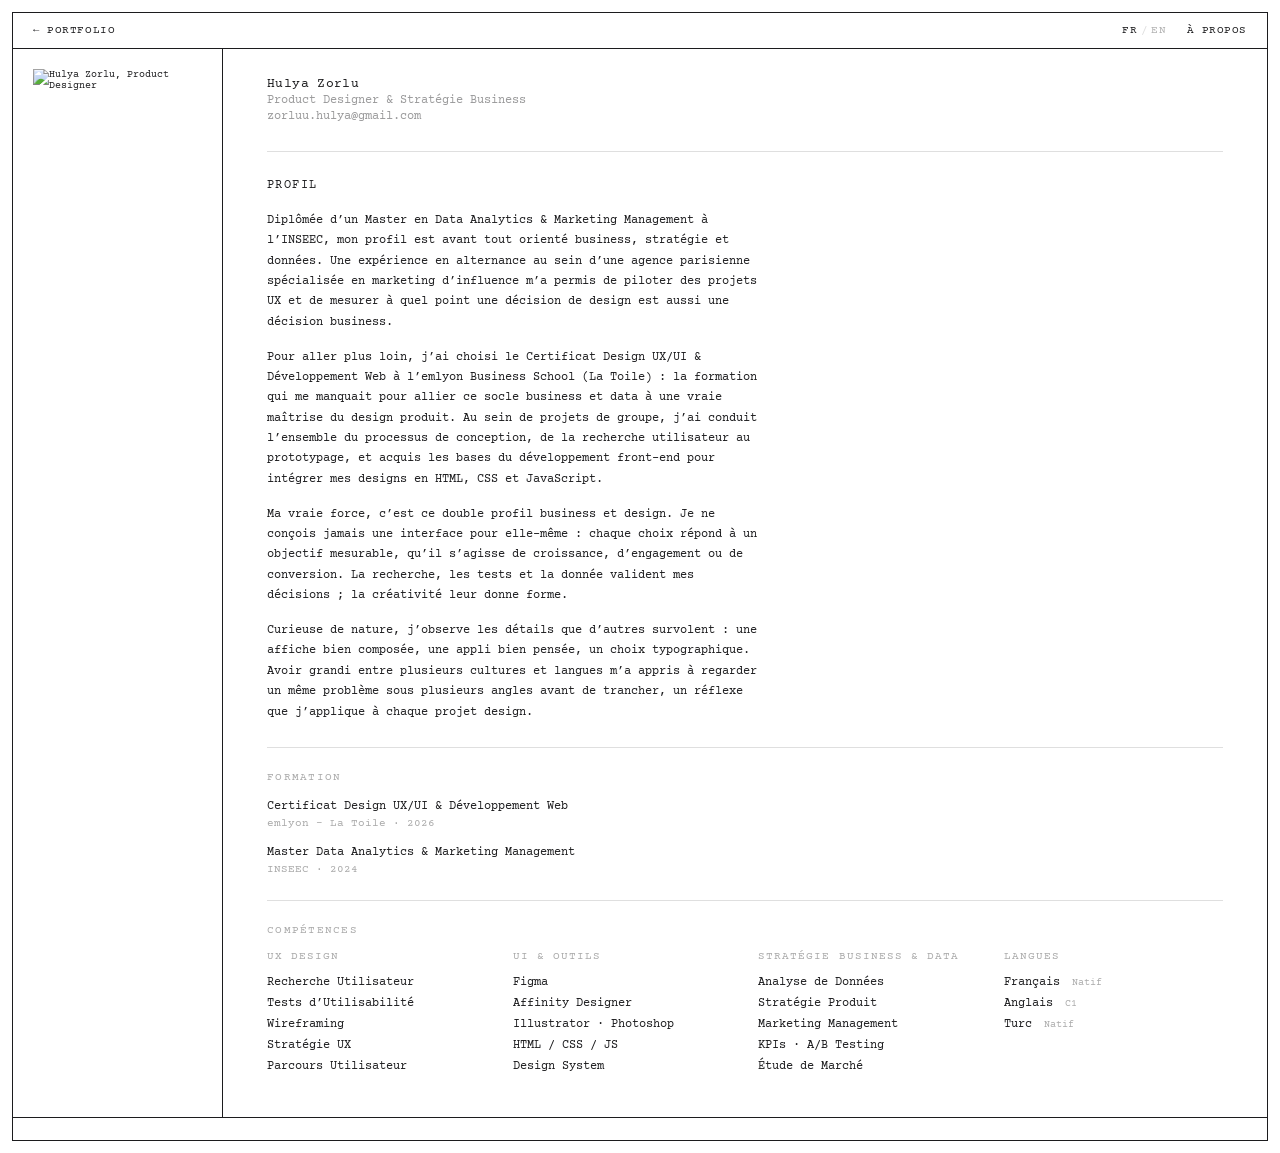
==== about.html @ d55511e3 "Add files via upload" ====
<!DOCTYPE html>
<html lang="fr" class="lang-fr">
<head>
  <meta charset="UTF-8" />
  <script>
    (function(){var l=localStorage.getItem('lang')||'fr';document.documentElement.className='lang-'+l;})();
  </script>
  <meta name="viewport" content="width=device-width, initial-scale=1.0" />
  <title>About - Hulya Zorlu</title>
  <link rel="preconnect" href="https://fonts.googleapis.com" />
  <link rel="preconnect" href="https://fonts.gstatic.com" crossorigin />
  <link href="https://fonts.googleapis.com/css2?family=Courier+Prime:ital@0;1&display=swap" rel="stylesheet" />
  <style>
    @font-face {
      font-family: montrealbook;
      font-display: swap;
      src: url(assets/fonts/NeueMontreal-Regular.woff2) format("woff2"),
           url(assets/fonts/NeueMontreal-Regular.woff) format("woff");
    }

    *, *::before, *::after { box-sizing: border-box; margin: 0; padding: 0; }
    html { font-size: 10px; }
    body {
      font-family: 'Courier Prime', 'Courier New', monospace;
      background: #FFFFFF;
      color: #1C1C1E;
      -webkit-font-smoothing: antialiased;
      min-height: 100vh;
    }

    /* ── CADRE EXTÉRIEUR ── */
    .frame {
      margin: 12px;
      min-height: calc(100vh - 24px);
      border: 1px solid #1C1C1E;
      display: grid;
      grid-template-columns: 210px 1fr;
      grid-template-rows: auto 1fr auto;
    }

    /* ── BARRE DU HAUT ── */
    .top-bar {
      grid-column: 1 / 3;
      grid-row: 1;
      border-bottom: 1px solid #1C1C1E;
      display: flex;
      justify-content: space-between;
      align-items: center;
      padding: 11px 20px;
    }
    .top-bar-label {
      font-size: 1.05rem;
      letter-spacing: 0.05em;
      text-transform: uppercase;
      color: #1C1C1E;
    }
    .top-nav {
      display: flex;
      gap: 3.2rem;
    }
    .top-link {
      font-size: 1.05rem;
      letter-spacing: 0.05em;
      text-transform: uppercase;
      text-decoration: none;
      color: #1C1C1E;
      transition: opacity 0.15s;
    }
    .top-link:hover { opacity: 0.45; }
    .top-link.active { color: #1C1C1E; }

    /* ── COLONNE GAUCHE ── */
    .col-left {
      grid-column: 1;
      grid-row: 2;
      border-right: 1px solid #1C1C1E;
      display: flex;
      flex-direction: column;
      gap: 20px;
      padding: 20px;
    }
    .photo img {
      display: block;
      width: 100%;
      height: auto;
    }
    .left-name {
      font-size: 1.15rem;
      letter-spacing: 0.05em;
      text-transform: uppercase;
      line-height: 1.35;
      color: #1C1C1E;
      flex-shrink: 0;
    }

    /* ── COLONNE DROITE ── */
    .col-right {
      grid-column: 2;
      grid-row: 2;
      padding: 28px 44px 40px;
    }

    .right-header { margin-bottom: 2.8rem; }
    .right-name {
      font-size: 1.25rem;
      letter-spacing: 0.03em;
      margin-bottom: 0.3rem;
    }
    .right-role {
      font-size: 1.2rem;
      color: rgba(28,28,30,0.45);
      margin-bottom: 0.3rem;
    }
    .right-contact {
      font-size: 1.2rem;
      color: rgba(28,28,30,0.45);
    }
    .right-contact a {
      color: inherit;
      text-decoration: none;
    }
    .right-contact a:hover { text-decoration: underline; }

    /* ── SECTIONS ── */
    .section {
      padding-top: 2.4rem;
      margin-top: 2.4rem;
      border-top: 1px solid rgba(28,28,30,0.14);
    }
    .section-title {
      font-size: 1.05rem;
      letter-spacing: 0.12em;
      text-transform: uppercase;
      color: rgba(28,28,30,0.38);
      margin-bottom: 1.4rem;
    }

    /* BIO */
    .bio p {
      font-size: 1.2rem;
      line-height: 1.7;
      color: #1C1C1E;
      max-width: 70ch;
    }
    .bio p + p { margin-top: 1.2em; }

    /* FORMATION */
    .edu-item + .edu-item { margin-top: 1.4rem; }
    .edu-degree {
      font-size: 1.2rem;
      line-height: 1.5;
    }
    .edu-year {
      font-size: 1.05rem;
      color: rgba(28,28,30,0.38);
      margin-top: 0.2rem;
    }

    /* COMPÉTENCES */
    .skills-grid {
      display: grid;
      grid-template-columns: repeat(4, 1fr);
      gap: 0 2.6rem;
    }
    .skill-group-title {
      font-size: 1.05rem;
      letter-spacing: 0.1em;
      text-transform: uppercase;
      color: rgba(28,28,30,0.38);
      margin-bottom: 0.9rem;
    }
    .skill-list {
      list-style: none;
      font-size: 1.2rem;
      line-height: 1.75;
    }
    .skill-lvl {
      font-size: 1rem;
      color: rgba(28,28,30,0.38);
      margin-left: 0.5em;
    }

    /* ── BARRE DU BAS ── */
    .bottom-bar {
      grid-column: 1 / 3;
      grid-row: 3;
      border-top: 1px solid #1C1C1E;
      display: flex;
      justify-content: space-between;
      align-items: center;
      padding: 11px 20px;
    }
    .bottom-label {
      font-size: 1.05rem;
      letter-spacing: 0.05em;
      text-transform: uppercase;
      color: #1C1C1E;
    }
    .bottom-nav {
      display: flex;
      gap: 3.2rem;
    }
    .bottom-link {
      font-size: 1.05rem;
      letter-spacing: 0.05em;
      text-transform: uppercase;
      text-decoration: none;
      color: #1C1C1E;
      transition: opacity 0.15s;
    }
    .bottom-link:hover { opacity: 0.45; }

    /* ── RESPONSIVE ── */
    @media (max-width: 768px) {
      .frame {
        grid-template-columns: 1fr;
        grid-template-rows: auto 1fr auto;
        margin: 8px;
      }
      .col-left {
        grid-column: 1; grid-row: 1;
        border-right: none;
        border-bottom: 1px solid #1C1C1E;
        flex-direction: row;
        align-items: flex-end;
        gap: 2rem;
        padding: 16px;
      }
      .photo { width: 88px; flex-shrink: 0; }
      .col-right { grid-column: 1; grid-row: 2; padding: 24px; }
      .bottom-bar { grid-column: 1; grid-row: 3; flex-wrap: wrap; gap: 1rem; }
      .skills-grid { grid-template-columns: 1fr 1fr; row-gap: 2rem; }
    }

    @media (max-width: 480px) {
      .skills-grid { grid-template-columns: 1fr; row-gap: 2rem; }
      .bottom-nav { gap: 1.6rem; }
    }

    :focus-visible { outline: 2px solid #1C1C1E; outline-offset: 3px; }

    /* ── LANGUAGE TOGGLE ── */
    html.lang-en .t-fr { display: none !important; }
    html.lang-fr .t-en { display: none !important; }
    .lang-toggle {
      display: flex;
      align-items: center;
      gap: 0.3rem;
    }
    .lang-btn {
      font-family: 'Courier Prime', 'Courier New', monospace;
      font-size: 1.05rem;
      letter-spacing: 0.1em;
      color: rgba(28,28,30,0.35);
      background: none;
      border: none;
      cursor: pointer;
      padding: 0;
      transition: color 0.2s;
      text-transform: uppercase;
    }
    .lang-btn:hover { color: #1C1C1E; }
    .lang-btn.active { color: #1C1C1E; }
    .lang-sep {
      font-family: 'Courier Prime', 'Courier New', monospace;
      font-size: 1.05rem;
      color: rgba(28,28,30,0.15);
    }
  </style>
</head>
<body>

  <div class="frame" role="main">

    <!-- BARRE DU HAUT -->
    <div class="top-bar">
      <a href="index.html" class="top-link"><span class="t-fr">← Portfolio</span><span class="t-en">← Portfolio</span></a>
      <nav class="top-nav" aria-label="Navigation principale" style="display:flex;align-items:center;gap:2rem;">
        <div class="lang-toggle">
          <button class="lang-btn" data-lang="fr">FR</button>
          <span class="lang-sep">/</span>
          <button class="lang-btn" data-lang="en">EN</button>
        </div>
        <a href="about.html" class="top-link active"><span class="t-fr">À Propos</span><span class="t-en">About</span></a>
      </nav>
    </div>

    <!-- GAUCHE : photo -->
    <div class="col-left">
      <div class="photo">
        <img src="assets/hulyaa.jpg" alt="Hulya Zorlu, Product Designer" />
      </div>
    </div>

    <!-- DROITE : tout le contenu -->
    <div class="col-right">

      <div class="right-header">
        <p class="right-name">Hulya Zorlu</p>
        <p class="right-role"><span class="t-fr">Product Designer &amp; Strat&eacute;gie Business</span><span class="t-en">Product Designer &amp; Business Strategy</span></p>
        <p class="right-contact"><a href="mailto:zorluu.hulya@gmail.com">zorluu.hulya@gmail.com</a></p>
      </div>

      <div class="section bio">
        <p class="section-title"><span class="t-fr">Profil</span><span class="t-en">Profile</span></p>
        <p>
          <span class="t-fr">Dipl&ocirc;m&eacute;e d&rsquo;un Master en Data Analytics &amp;&nbsp;Marketing Management &agrave; l&rsquo;INSEEC, mon profil est avant tout orient&eacute; business, strat&eacute;gie et donn&eacute;es. Une exp&eacute;rience en alternance au sein d&rsquo;une agence parisienne sp&eacute;cialis&eacute;e en marketing d&rsquo;influence m&rsquo;a permis de piloter des projets UX et de mesurer &agrave; quel point une d&eacute;cision de design est aussi une d&eacute;cision business.</span>
          <span class="t-en">I hold a Master's in Data Analytics &amp; Marketing Management from INSEEC, and my background is primarily rooted in business, strategy, and data. A work-study experience at a Paris-based influence marketing agency gave me the chance to lead UX projects and see firsthand how every design decision is also a business decision.</span>
        </p>
        <p>
          <span class="t-fr">Pour aller plus loin, j&rsquo;ai choisi le Certificat Design UX/UI &amp; D&eacute;veloppement Web &agrave; l&rsquo;emlyon Business School (La Toile)&nbsp;: la formation qui me manquait pour allier ce socle business et data &agrave; une vraie ma&icirc;trise du design produit. Au sein de projets de groupe, j&rsquo;ai conduit l&rsquo;ensemble du processus de conception, de la recherche utilisateur au prototypage, et acquis les bases du d&eacute;veloppement front-end pour int&eacute;grer mes designs en HTML, CSS et JavaScript.</span>
          <span class="t-en">To go further, I chose the UX/UI Design &amp; Web Development Certificate at emlyon Business School (La Toile): the missing piece to pair that business and data foundation with real product design skills. Working on group projects, I led the full design process, from user research through to prototyping, and built front-end skills to implement my designs in HTML, CSS, and JavaScript.</span>
        </p>
        <p>
          <span class="t-fr">Ma vraie force, c&rsquo;est ce double profil business et design. Je ne con&ccedil;ois jamais une interface pour elle-m&ecirc;me&nbsp;: chaque choix r&eacute;pond &agrave; un objectif mesurable, qu&rsquo;il s&rsquo;agisse de croissance, d&rsquo;engagement ou de conversion. La recherche, les tests et la donn&eacute;e valident mes d&eacute;cisions&nbsp;; la cr&eacute;ativit&eacute; leur donne forme.</span>
          <span class="t-en">My real strength is that dual profile: business and design. I never design an interface for its own sake: every choice serves a measurable goal, whether growth, engagement, or conversion. Research, testing, and data validate my decisions; creativity gives them shape.</span>
        </p>
        <p>
          <span class="t-fr">Curieuse de nature, j&rsquo;observe les d&eacute;tails que d&rsquo;autres survolent&nbsp;: une affiche bien compos&eacute;e, une appli bien pens&eacute;e, un choix typographique. Avoir grandi entre plusieurs cultures et langues m&rsquo;a appris &agrave; regarder un m&ecirc;me probl&egrave;me sous plusieurs angles avant de trancher, un r&eacute;flexe que j&rsquo;applique &agrave; chaque projet design.</span>
          <span class="t-en">Curious by nature, I notice the details others skim past: a well-composed poster, a thoughtful app, a typographic choice. Growing up across multiple cultures and languages taught me to look at the same problem from several angles before deciding, a habit I bring to every design project.</span>
        </p>
      </div>

      <div class="section">
        <p class="section-title"><span class="t-fr">Formation</span><span class="t-en">Education</span></p>
        <div class="edu-item">
          <p class="edu-degree">Certificat Design UX/UI &amp; D&eacute;veloppement Web</p>
          <p class="edu-year">emlyon - La Toile &middot; 2026</p>
        </div>
        <div class="edu-item">
          <p class="edu-degree">Master Data Analytics &amp;&nbsp;Marketing Management</p>
          <p class="edu-year">INSEEC &middot; 2024</p>
        </div>
      </div>

      <div class="section">
        <p class="section-title"><span class="t-fr">Comp&eacute;tences</span><span class="t-en">Skills</span></p>
        <div class="skills-grid">
          <div>
            <p class="skill-group-title">UX Design</p>
            <ul class="skill-list">
              <li><span class="t-fr">Recherche Utilisateur</span><span class="t-en">User Research</span></li>
              <li><span class="t-fr">Tests d&rsquo;Utilisabilit&eacute;</span><span class="t-en">Usability Testing</span></li>
              <li>Wireframing</li>
              <li><span class="t-fr">Strat&eacute;gie UX</span><span class="t-en">UX Strategy</span></li>
              <li><span class="t-fr">Parcours Utilisateur</span><span class="t-en">User Journey Mapping</span></li>
            </ul>
          </div>
          <div>
            <p class="skill-group-title"><span class="t-fr">UI &amp; Outils</span><span class="t-en">UI &amp; Tools</span></p>
            <ul class="skill-list">
              <li>Figma</li>
              <li>Affinity Designer</li>
              <li>Illustrator &middot; Photoshop</li>
              <li>HTML / CSS / JS</li>
              <li>Design System</li>
            </ul>
          </div>
          <div>
            <p class="skill-group-title"><span class="t-fr">Strat&eacute;gie Business &amp; Data</span><span class="t-en">Business Strategy &amp; Data</span></p>
            <ul class="skill-list">
              <li><span class="t-fr">Analyse de Donn&eacute;es</span><span class="t-en">Data Analysis</span></li>
              <li><span class="t-fr">Strat&eacute;gie Produit</span><span class="t-en">Product Strategy</span></li>
              <li><span class="t-fr">Marketing Management</span><span class="t-en">Marketing Management</span></li>
              <li>KPIs &middot; A/B Testing</li>
              <li><span class="t-fr">&Eacute;tude de March&eacute;</span><span class="t-en">Market Research</span></li>
            </ul>
          </div>
          <div>
            <p class="skill-group-title"><span class="t-fr">Langues</span><span class="t-en">Languages</span></p>
            <ul class="skill-list">
              <li><span class="t-fr">Français</span><span class="t-en">French</span> <span class="skill-lvl"><span class="t-fr">Natif</span><span class="t-en">Native</span></span></li>
              <li><span class="t-fr">Anglais</span><span class="t-en">English</span> <span class="skill-lvl">C1</span></li>
              <li><span class="t-fr">Turc</span><span class="t-en">Turkish</span> <span class="skill-lvl"><span class="t-fr">Natif</span><span class="t-en">Native</span></span></li>
            </ul>
          </div>
        </div>
      </div>

    </div>

    <!-- BARRE DU BAS -->
    <div class="bottom-bar"></div>

  </div>

  <script src="main.js"></script>
</body>
</html>
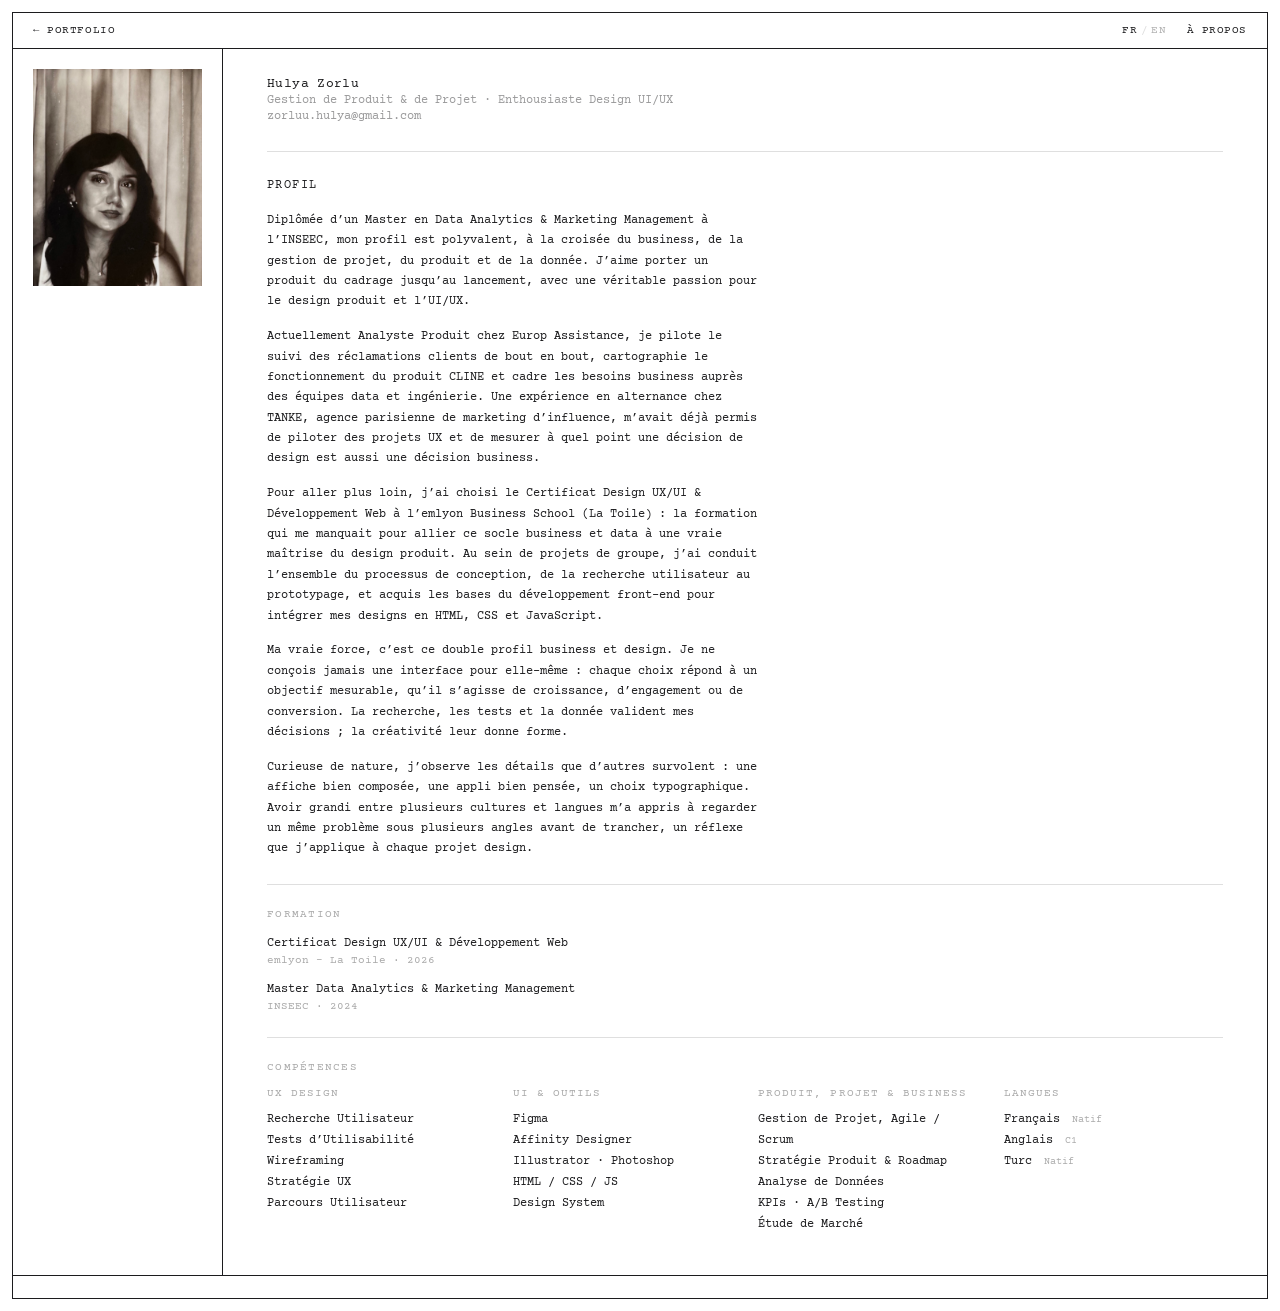
==== commit c3b566fa: "Add files via upload" ====
--- a/about.html
+++ b/about.html
@@ -6,7 +6,7 @@
     (function(){var l=localStorage.getItem('lang')||'fr';document.documentElement.className='lang-'+l;})();
   </script>
   <meta name="viewport" content="width=device-width, initial-scale=1.0" />
-  <title>About - Hulya Zorlu</title>
+  <title>About - Hulya Zorlu, Product &amp; Project Management · UI/UX Design Enthusiast</title>
   <link rel="preconnect" href="https://fonts.googleapis.com" />
   <link rel="preconnect" href="https://fonts.gstatic.com" crossorigin />
   <link href="https://fonts.googleapis.com/css2?family=Courier+Prime:ital@0;1&display=swap" rel="stylesheet" />
@@ -288,7 +288,7 @@
     <!-- GAUCHE : photo -->
     <div class="col-left">
       <div class="photo">
-        <img src="assets/hulyaa.jpg" alt="Hulya Zorlu, Product Designer" />
+        <img src="assets/hulyaa.jpg" alt="Hulya Zorlu, Product &amp; Project Management, UI/UX Design Enthusiast" />
       </div>
     </div>
 
@@ -297,15 +297,19 @@
 
       <div class="right-header">
         <p class="right-name">Hulya Zorlu</p>
-        <p class="right-role"><span class="t-fr">Product Designer &amp; Strat&eacute;gie Business</span><span class="t-en">Product Designer &amp; Business Strategy</span></p>
+        <p class="right-role"><span class="t-fr">Gestion de Produit &amp; de Projet &middot; Enthousiaste Design UI/UX</span><span class="t-en">Product &amp; Project Management &middot; UI/UX Design Enthusiast</span></p>
         <p class="right-contact"><a href="mailto:zorluu.hulya@gmail.com">zorluu.hulya@gmail.com</a></p>
       </div>
 
       <div class="section bio">
         <p class="section-title"><span class="t-fr">Profil</span><span class="t-en">Profile</span></p>
         <p>
-          <span class="t-fr">Dipl&ocirc;m&eacute;e d&rsquo;un Master en Data Analytics &amp;&nbsp;Marketing Management &agrave; l&rsquo;INSEEC, mon profil est avant tout orient&eacute; business, strat&eacute;gie et donn&eacute;es. Une exp&eacute;rience en alternance au sein d&rsquo;une agence parisienne sp&eacute;cialis&eacute;e en marketing d&rsquo;influence m&rsquo;a permis de piloter des projets UX et de mesurer &agrave; quel point une d&eacute;cision de design est aussi une d&eacute;cision business.</span>
-          <span class="t-en">I hold a Master's in Data Analytics &amp; Marketing Management from INSEEC, and my background is primarily rooted in business, strategy, and data. A work-study experience at a Paris-based influence marketing agency gave me the chance to lead UX projects and see firsthand how every design decision is also a business decision.</span>
+          <span class="t-fr">Dipl&ocirc;m&eacute;e d&rsquo;un Master en Data Analytics &amp;&nbsp;Marketing Management &agrave; l&rsquo;INSEEC, mon profil est polyvalent, &agrave; la crois&eacute;e du business, de la gestion de projet, du produit et de la donn&eacute;e. J&rsquo;aime porter un produit du cadrage jusqu&rsquo;au lancement, avec une v&eacute;ritable passion pour le design produit et l&rsquo;UI/UX.</span>
+          <span class="t-en">I hold a Master's in Data Analytics &amp; Marketing Management from INSEEC, and my profile is versatile, at the crossroads of business, project management, product and data. I enjoy owning a product from framing to launch, with a genuine enthusiasm for product design and UI/UX.</span>
+        </p>
+        <p>
+          <span class="t-fr">Actuellement Analyste Produit chez Europ Assistance, je pilote le suivi des r&eacute;clamations clients de bout en bout, cartographie le fonctionnement du produit CLINE et cadre les besoins business aupr&egrave;s des &eacute;quipes data et ing&eacute;nierie. Une exp&eacute;rience en alternance chez TANKE, agence parisienne de marketing d&rsquo;influence, m&rsquo;avait d&eacute;j&agrave; permis de piloter des projets UX et de mesurer &agrave; quel point une d&eacute;cision de design est aussi une d&eacute;cision business.</span>
+          <span class="t-en">Currently a Product Analyst at Europ Assistance, I own the end-to-end tracking of customer claims, map how the CLINE product works, and frame business needs for the data and engineering teams. A work-study experience at TANKE, a Paris-based influence marketing agency, had already given me the chance to lead UX projects and see firsthand how every design decision is also a business decision.</span>
         </p>
         <p>
           <span class="t-fr">Pour aller plus loin, j&rsquo;ai choisi le Certificat Design UX/UI &amp; D&eacute;veloppement Web &agrave; l&rsquo;emlyon Business School (La Toile)&nbsp;: la formation qui me manquait pour allier ce socle business et data &agrave; une vraie ma&icirc;trise du design produit. Au sein de projets de groupe, j&rsquo;ai conduit l&rsquo;ensemble du processus de conception, de la recherche utilisateur au prototypage, et acquis les bases du d&eacute;veloppement front-end pour int&eacute;grer mes designs en HTML, CSS et JavaScript.</span>
@@ -357,11 +361,11 @@
             </ul>
           </div>
           <div>
-            <p class="skill-group-title"><span class="t-fr">Strat&eacute;gie Business &amp; Data</span><span class="t-en">Business Strategy &amp; Data</span></p>
+            <p class="skill-group-title"><span class="t-fr">Produit, Projet &amp; Business</span><span class="t-en">Product, Project &amp; Business</span></p>
             <ul class="skill-list">
+              <li><span class="t-fr">Gestion de Projet, Agile / Scrum</span><span class="t-en">Project Management, Agile / Scrum</span></li>
+              <li><span class="t-fr">Strat&eacute;gie Produit &amp; Roadmap</span><span class="t-en">Product Strategy &amp; Roadmap</span></li>
               <li><span class="t-fr">Analyse de Donn&eacute;es</span><span class="t-en">Data Analysis</span></li>
-              <li><span class="t-fr">Strat&eacute;gie Produit</span><span class="t-en">Product Strategy</span></li>
-              <li><span class="t-fr">Marketing Management</span><span class="t-en">Marketing Management</span></li>
               <li>KPIs &middot; A/B Testing</li>
               <li><span class="t-fr">&Eacute;tude de March&eacute;</span><span class="t-en">Market Research</span></li>
             </ul>
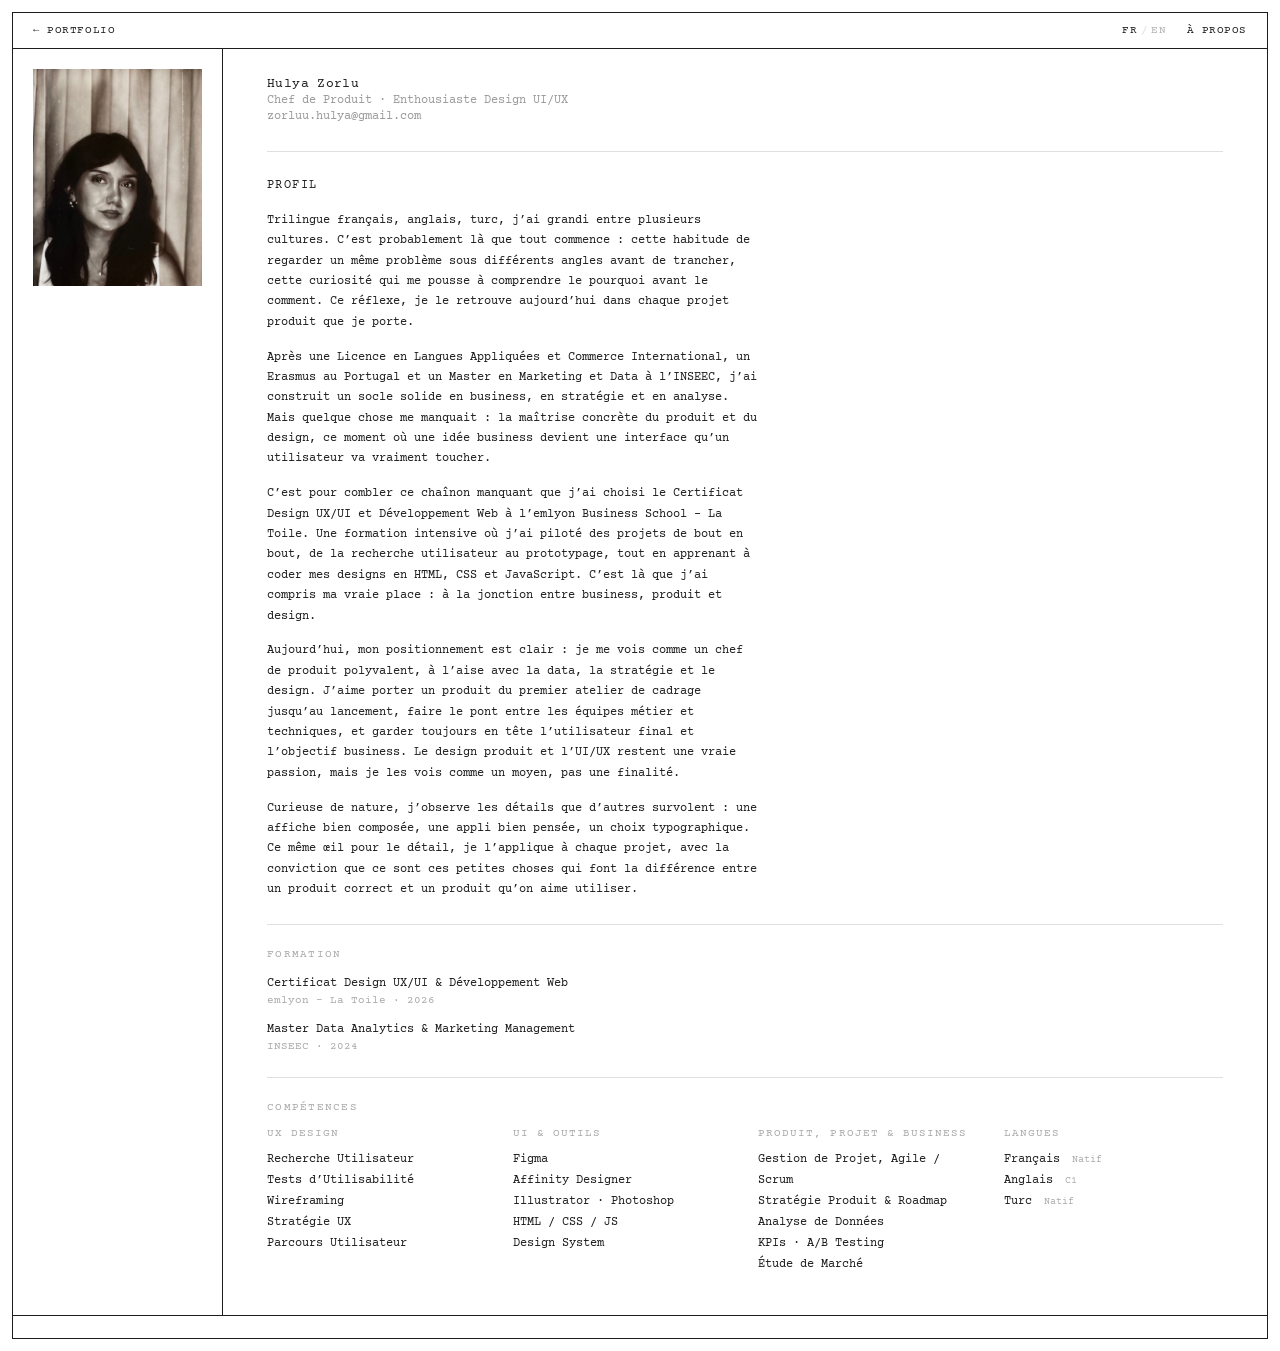
==== commit a2bbf61e: "Update about.html" ====
--- a/about.html
+++ b/about.html
@@ -6,7 +6,7 @@
     (function(){var l=localStorage.getItem('lang')||'fr';document.documentElement.className='lang-'+l;})();
   </script>
   <meta name="viewport" content="width=device-width, initial-scale=1.0" />
-  <title>About - Hulya Zorlu, Product &amp; Project Management · UI/UX Design Enthusiast</title>
+  <title>About - Hulya Zorlu, Product Manager · UI/UX Design Enthusiast</title>
   <link rel="preconnect" href="https://fonts.googleapis.com" />
   <link rel="preconnect" href="https://fonts.gstatic.com" crossorigin />
   <link href="https://fonts.googleapis.com/css2?family=Courier+Prime:ital@0;1&display=swap" rel="stylesheet" />
@@ -288,7 +288,7 @@
     <!-- GAUCHE : photo -->
     <div class="col-left">
       <div class="photo">
-        <img src="assets/hulyaa.jpg" alt="Hulya Zorlu, Product &amp; Project Management, UI/UX Design Enthusiast" />
+        <img src="assets/hulyaa.jpg" alt="Hulya Zorlu, Product Manager, UI/UX Design Enthusiast" />
       </div>
     </div>
 
@@ -297,31 +297,31 @@
 
       <div class="right-header">
         <p class="right-name">Hulya Zorlu</p>
-        <p class="right-role"><span class="t-fr">Gestion de Produit &amp; de Projet &middot; Enthousiaste Design UI/UX</span><span class="t-en">Product &amp; Project Management &middot; UI/UX Design Enthusiast</span></p>
+        <p class="right-role"><span class="t-fr">Chef de Produit &middot; Enthousiaste Design UI/UX</span><span class="t-en">Product Manager &middot; UI/UX Design Enthusiast</span></p>
         <p class="right-contact"><a href="mailto:zorluu.hulya@gmail.com">zorluu.hulya@gmail.com</a></p>
       </div>
 
       <div class="section bio">
         <p class="section-title"><span class="t-fr">Profil</span><span class="t-en">Profile</span></p>
         <p>
-          <span class="t-fr">Dipl&ocirc;m&eacute;e d&rsquo;un Master en Data Analytics &amp;&nbsp;Marketing Management &agrave; l&rsquo;INSEEC, mon profil est polyvalent, &agrave; la crois&eacute;e du business, de la gestion de projet, du produit et de la donn&eacute;e. J&rsquo;aime porter un produit du cadrage jusqu&rsquo;au lancement, avec une v&eacute;ritable passion pour le design produit et l&rsquo;UI/UX.</span>
-          <span class="t-en">I hold a Master's in Data Analytics &amp; Marketing Management from INSEEC, and my profile is versatile, at the crossroads of business, project management, product and data. I enjoy owning a product from framing to launch, with a genuine enthusiasm for product design and UI/UX.</span>
-        </p>
-        <p>
-          <span class="t-fr">Actuellement Analyste Produit chez Europ Assistance, je pilote le suivi des r&eacute;clamations clients de bout en bout, cartographie le fonctionnement du produit CLINE et cadre les besoins business aupr&egrave;s des &eacute;quipes data et ing&eacute;nierie. Une exp&eacute;rience en alternance chez TANKE, agence parisienne de marketing d&rsquo;influence, m&rsquo;avait d&eacute;j&agrave; permis de piloter des projets UX et de mesurer &agrave; quel point une d&eacute;cision de design est aussi une d&eacute;cision business.</span>
-          <span class="t-en">Currently a Product Analyst at Europ Assistance, I own the end-to-end tracking of customer claims, map how the CLINE product works, and frame business needs for the data and engineering teams. A work-study experience at TANKE, a Paris-based influence marketing agency, had already given me the chance to lead UX projects and see firsthand how every design decision is also a business decision.</span>
-        </p>
-        <p>
-          <span class="t-fr">Pour aller plus loin, j&rsquo;ai choisi le Certificat Design UX/UI &amp; D&eacute;veloppement Web &agrave; l&rsquo;emlyon Business School (La Toile)&nbsp;: la formation qui me manquait pour allier ce socle business et data &agrave; une vraie ma&icirc;trise du design produit. Au sein de projets de groupe, j&rsquo;ai conduit l&rsquo;ensemble du processus de conception, de la recherche utilisateur au prototypage, et acquis les bases du d&eacute;veloppement front-end pour int&eacute;grer mes designs en HTML, CSS et JavaScript.</span>
-          <span class="t-en">To go further, I chose the UX/UI Design &amp; Web Development Certificate at emlyon Business School (La Toile): the missing piece to pair that business and data foundation with real product design skills. Working on group projects, I led the full design process, from user research through to prototyping, and built front-end skills to implement my designs in HTML, CSS, and JavaScript.</span>
-        </p>
-        <p>
-          <span class="t-fr">Ma vraie force, c&rsquo;est ce double profil business et design. Je ne con&ccedil;ois jamais une interface pour elle-m&ecirc;me&nbsp;: chaque choix r&eacute;pond &agrave; un objectif mesurable, qu&rsquo;il s&rsquo;agisse de croissance, d&rsquo;engagement ou de conversion. La recherche, les tests et la donn&eacute;e valident mes d&eacute;cisions&nbsp;; la cr&eacute;ativit&eacute; leur donne forme.</span>
-          <span class="t-en">My real strength is that dual profile: business and design. I never design an interface for its own sake: every choice serves a measurable goal, whether growth, engagement, or conversion. Research, testing, and data validate my decisions; creativity gives them shape.</span>
-        </p>
-        <p>
-          <span class="t-fr">Curieuse de nature, j&rsquo;observe les d&eacute;tails que d&rsquo;autres survolent&nbsp;: une affiche bien compos&eacute;e, une appli bien pens&eacute;e, un choix typographique. Avoir grandi entre plusieurs cultures et langues m&rsquo;a appris &agrave; regarder un m&ecirc;me probl&egrave;me sous plusieurs angles avant de trancher, un r&eacute;flexe que j&rsquo;applique &agrave; chaque projet design.</span>
-          <span class="t-en">Curious by nature, I notice the details others skim past: a well-composed poster, a thoughtful app, a typographic choice. Growing up across multiple cultures and languages taught me to look at the same problem from several angles before deciding, a habit I bring to every design project.</span>
+          <span class="t-fr">Trilingue fran&ccedil;ais, anglais, turc, j&rsquo;ai grandi entre plusieurs cultures. C&rsquo;est probablement l&agrave; que tout commence&nbsp;: cette habitude de regarder un m&ecirc;me probl&egrave;me sous diff&eacute;rents angles avant de trancher, cette curiosit&eacute; qui me pousse &agrave; comprendre le pourquoi avant le comment. Ce r&eacute;flexe, je le retrouve aujourd&rsquo;hui dans chaque projet produit que je porte.</span>
+          <span class="t-en">Trilingual in French, English and Turkish, I grew up across multiple cultures. That is probably where it all started: the habit of looking at the same problem from several angles before deciding, the curiosity that pushes me to understand the why before the how. That reflex is one I bring to every product project I work on today.</span>
+        </p>
+        <p>
+          <span class="t-fr">Apr&egrave;s une Licence en Langues Appliqu&eacute;es et Commerce International, un Erasmus au Portugal et un Master en Marketing et Data &agrave; l&rsquo;INSEEC, j&rsquo;ai construit un socle solide en business, en strat&eacute;gie et en analyse. Mais quelque chose me manquait&nbsp;: la ma&icirc;trise concr&egrave;te du produit et du design, ce moment o&ugrave; une id&eacute;e business devient une interface qu&rsquo;un utilisateur va vraiment toucher.</span>
+          <span class="t-en">After a BA in Applied Languages and International Trade, an Erasmus year in Portugal and a Master&rsquo;s in Marketing and Data at INSEEC, I built a solid foundation in business, strategy and analysis. But something was missing: the hands-on mastery of product and design, that moment when a business idea becomes an interface a real user will actually touch.</span>
+        </p>
+        <p>
+          <span class="t-fr">C&rsquo;est pour combler ce cha&icirc;non manquant que j&rsquo;ai choisi le Certificat Design UX/UI et D&eacute;veloppement Web &agrave; l&rsquo;emlyon Business School - La Toile. Une formation intensive o&ugrave; j&rsquo;ai pilot&eacute; des projets de bout en bout, de la recherche utilisateur au prototypage, tout en apprenant &agrave; coder mes designs en HTML, CSS et JavaScript. C&rsquo;est l&agrave; que j&rsquo;ai compris ma vraie place&nbsp;: &agrave; la jonction entre business, produit et design.</span>
+          <span class="t-en">To fill that missing link, I chose the UX/UI Design and Web Development Certificate at emlyon Business School - La Toile. An intensive program where I led projects end to end, from user research to prototyping, while learning to code my designs in HTML, CSS and JavaScript. That is where I truly found my place: at the intersection of business, product and design.</span>
+        </p>
+        <p>
+          <span class="t-fr">Aujourd&rsquo;hui, mon positionnement est clair&nbsp;: je me vois comme un chef de produit polyvalent, &agrave; l&rsquo;aise avec la data, la strat&eacute;gie et le design. J&rsquo;aime porter un produit du premier atelier de cadrage jusqu&rsquo;au lancement, faire le pont entre les &eacute;quipes m&eacute;tier et techniques, et garder toujours en t&ecirc;te l&rsquo;utilisateur final et l&rsquo;objectif business. Le design produit et l&rsquo;UI/UX restent une vraie passion, mais je les vois comme un moyen, pas une finalit&eacute;.</span>
+          <span class="t-en">Today my positioning is clear: I see myself as a versatile product manager, comfortable with data, strategy and design. I love owning a product from the first framing workshop to launch, bridging business and technical teams, and keeping the end user and the business goal in focus at every step. Product design and UI/UX remain a genuine passion, but I see them as a means, not an end.</span>
+        </p>
+        <p>
+          <span class="t-fr">Curieuse de nature, j&rsquo;observe les d&eacute;tails que d&rsquo;autres survolent&nbsp;: une affiche bien compos&eacute;e, une appli bien pens&eacute;e, un choix typographique. Ce m&ecirc;me &oelig;il pour le d&eacute;tail, je l&rsquo;applique &agrave; chaque projet, avec la conviction que ce sont ces petites choses qui font la diff&eacute;rence entre un produit correct et un produit qu&rsquo;on aime utiliser.</span>
+          <span class="t-en">Curious by nature, I notice the details others skim past: a well-composed poster, a thoughtful app, a typographic choice. That same eye for detail is one I bring to every project, with the belief that these small things make the difference between a product that works and a product people love using.</span>
         </p>
       </div>
 
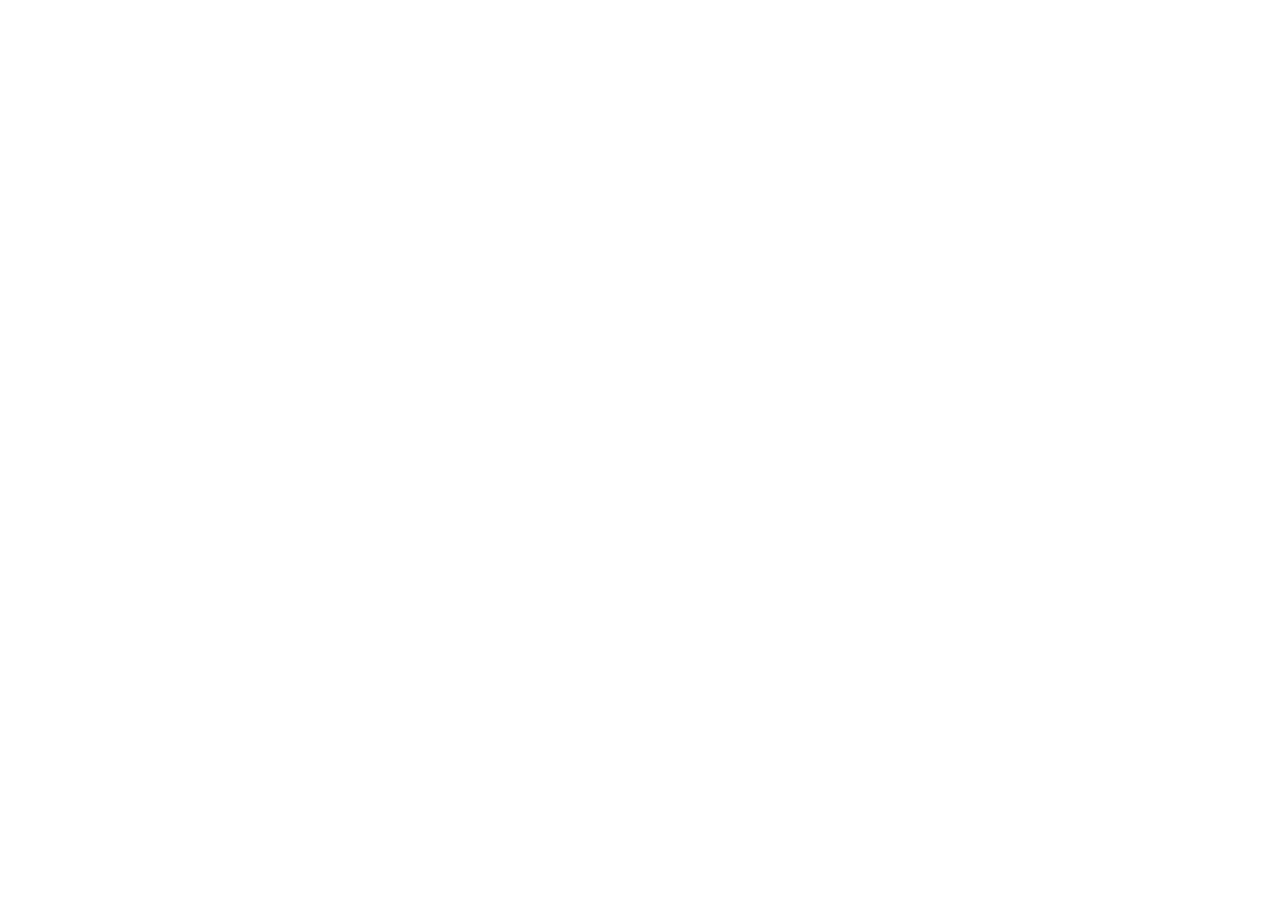
==== commit 54860e5d: "Update about.html" ====
--- a/about.html
+++ b/about.html
@@ -124,270 +124,4 @@
     /* ── SECTIONS ── */
     .section {
       padding-top: 2.4rem;
-      margin-top: 2.4rem;
-      border-top: 1px solid rgba(28,28,30,0.14);
-    }
-    .section-title {
-      font-size: 1.05rem;
-      letter-spacing: 0.12em;
-      text-transform: uppercase;
-      color: rgba(28,28,30,0.38);
-      margin-bottom: 1.4rem;
-    }
-
-    /* BIO */
-    .bio p {
-      font-size: 1.2rem;
-      line-height: 1.7;
-      color: #1C1C1E;
-      max-width: 70ch;
-    }
-    .bio p + p { margin-top: 1.2em; }
-
-    /* FORMATION */
-    .edu-item + .edu-item { margin-top: 1.4rem; }
-    .edu-degree {
-      font-size: 1.2rem;
-      line-height: 1.5;
-    }
-    .edu-year {
-      font-size: 1.05rem;
-      color: rgba(28,28,30,0.38);
-      margin-top: 0.2rem;
-    }
-
-    /* COMPÉTENCES */
-    .skills-grid {
-      display: grid;
-      grid-template-columns: repeat(4, 1fr);
-      gap: 0 2.6rem;
-    }
-    .skill-group-title {
-      font-size: 1.05rem;
-      letter-spacing: 0.1em;
-      text-transform: uppercase;
-      color: rgba(28,28,30,0.38);
-      margin-bottom: 0.9rem;
-    }
-    .skill-list {
-      list-style: none;
-      font-size: 1.2rem;
-      line-height: 1.75;
-    }
-    .skill-lvl {
-      font-size: 1rem;
-      color: rgba(28,28,30,0.38);
-      margin-left: 0.5em;
-    }
-
-    /* ── BARRE DU BAS ── */
-    .bottom-bar {
-      grid-column: 1 / 3;
-      grid-row: 3;
-      border-top: 1px solid #1C1C1E;
-      display: flex;
-      justify-content: space-between;
-      align-items: center;
-      padding: 11px 20px;
-    }
-    .bottom-label {
-      font-size: 1.05rem;
-      letter-spacing: 0.05em;
-      text-transform: uppercase;
-      color: #1C1C1E;
-    }
-    .bottom-nav {
-      display: flex;
-      gap: 3.2rem;
-    }
-    .bottom-link {
-      font-size: 1.05rem;
-      letter-spacing: 0.05em;
-      text-transform: uppercase;
-      text-decoration: none;
-      color: #1C1C1E;
-      transition: opacity 0.15s;
-    }
-    .bottom-link:hover { opacity: 0.45; }
-
-    /* ── RESPONSIVE ── */
-    @media (max-width: 768px) {
-      .frame {
-        grid-template-columns: 1fr;
-        grid-template-rows: auto 1fr auto;
-        margin: 8px;
-      }
-      .col-left {
-        grid-column: 1; grid-row: 1;
-        border-right: none;
-        border-bottom: 1px solid #1C1C1E;
-        flex-direction: row;
-        align-items: flex-end;
-        gap: 2rem;
-        padding: 16px;
-      }
-      .photo { width: 88px; flex-shrink: 0; }
-      .col-right { grid-column: 1; grid-row: 2; padding: 24px; }
-      .bottom-bar { grid-column: 1; grid-row: 3; flex-wrap: wrap; gap: 1rem; }
-      .skills-grid { grid-template-columns: 1fr 1fr; row-gap: 2rem; }
-    }
-
-    @media (max-width: 480px) {
-      .skills-grid { grid-template-columns: 1fr; row-gap: 2rem; }
-      .bottom-nav { gap: 1.6rem; }
-    }
-
-    :focus-visible { outline: 2px solid #1C1C1E; outline-offset: 3px; }
-
-    /* ── LANGUAGE TOGGLE ── */
-    html.lang-en .t-fr { display: none !important; }
-    html.lang-fr .t-en { display: none !important; }
-    .lang-toggle {
-      display: flex;
-      align-items: center;
-      gap: 0.3rem;
-    }
-    .lang-btn {
-      font-family: 'Courier Prime', 'Courier New', monospace;
-      font-size: 1.05rem;
-      letter-spacing: 0.1em;
-      color: rgba(28,28,30,0.35);
-      background: none;
-      border: none;
-      cursor: pointer;
-      padding: 0;
-      transition: color 0.2s;
-      text-transform: uppercase;
-    }
-    .lang-btn:hover { color: #1C1C1E; }
-    .lang-btn.active { color: #1C1C1E; }
-    .lang-sep {
-      font-family: 'Courier Prime', 'Courier New', monospace;
-      font-size: 1.05rem;
-      color: rgba(28,28,30,0.15);
-    }
-  </style>
-</head>
-<body>
-
-  <div class="frame" role="main">
-
-    <!-- BARRE DU HAUT -->
-    <div class="top-bar">
-      <a href="index.html" class="top-link"><span class="t-fr">← Portfolio</span><span class="t-en">← Portfolio</span></a>
-      <nav class="top-nav" aria-label="Navigation principale" style="display:flex;align-items:center;gap:2rem;">
-        <div class="lang-toggle">
-          <button class="lang-btn" data-lang="fr">FR</button>
-          <span class="lang-sep">/</span>
-          <button class="lang-btn" data-lang="en">EN</button>
-        </div>
-        <a href="about.html" class="top-link active"><span class="t-fr">À Propos</span><span class="t-en">About</span></a>
-      </nav>
-    </div>
-
-    <!-- GAUCHE : photo -->
-    <div class="col-left">
-      <div class="photo">
-        <img src="assets/hulyaa.jpg" alt="Hulya Zorlu, Product Manager, UI/UX Design Enthusiast" />
-      </div>
-    </div>
-
-    <!-- DROITE : tout le contenu -->
-    <div class="col-right">
-
-      <div class="right-header">
-        <p class="right-name">Hulya Zorlu</p>
-        <p class="right-role"><span class="t-fr">Chef de Produit &middot; Enthousiaste Design UI/UX</span><span class="t-en">Product Manager &middot; UI/UX Design Enthusiast</span></p>
-        <p class="right-contact"><a href="mailto:zorluu.hulya@gmail.com">zorluu.hulya@gmail.com</a></p>
-      </div>
-
-      <div class="section bio">
-        <p class="section-title"><span class="t-fr">Profil</span><span class="t-en">Profile</span></p>
-        <p>
-          <span class="t-fr">Trilingue fran&ccedil;ais, anglais, turc, j&rsquo;ai grandi entre plusieurs cultures. C&rsquo;est probablement l&agrave; que tout commence&nbsp;: cette habitude de regarder un m&ecirc;me probl&egrave;me sous diff&eacute;rents angles avant de trancher, cette curiosit&eacute; qui me pousse &agrave; comprendre le pourquoi avant le comment. Ce r&eacute;flexe, je le retrouve aujourd&rsquo;hui dans chaque projet produit que je porte.</span>
-          <span class="t-en">Trilingual in French, English and Turkish, I grew up across multiple cultures. That is probably where it all started: the habit of looking at the same problem from several angles before deciding, the curiosity that pushes me to understand the why before the how. That reflex is one I bring to every product project I work on today.</span>
-        </p>
-        <p>
-          <span class="t-fr">Apr&egrave;s une Licence en Langues Appliqu&eacute;es et Commerce International, un Erasmus au Portugal et un Master en Marketing et Data &agrave; l&rsquo;INSEEC, j&rsquo;ai construit un socle solide en business, en strat&eacute;gie et en analyse. Mais quelque chose me manquait&nbsp;: la ma&icirc;trise concr&egrave;te du produit et du design, ce moment o&ugrave; une id&eacute;e business devient une interface qu&rsquo;un utilisateur va vraiment toucher.</span>
-          <span class="t-en">After a BA in Applied Languages and International Trade, an Erasmus year in Portugal and a Master&rsquo;s in Marketing and Data at INSEEC, I built a solid foundation in business, strategy and analysis. But something was missing: the hands-on mastery of product and design, that moment when a business idea becomes an interface a real user will actually touch.</span>
-        </p>
-        <p>
-          <span class="t-fr">C&rsquo;est pour combler ce cha&icirc;non manquant que j&rsquo;ai choisi le Certificat Design UX/UI et D&eacute;veloppement Web &agrave; l&rsquo;emlyon Business School - La Toile. Une formation intensive o&ugrave; j&rsquo;ai pilot&eacute; des projets de bout en bout, de la recherche utilisateur au prototypage, tout en apprenant &agrave; coder mes designs en HTML, CSS et JavaScript. C&rsquo;est l&agrave; que j&rsquo;ai compris ma vraie place&nbsp;: &agrave; la jonction entre business, produit et design.</span>
-          <span class="t-en">To fill that missing link, I chose the UX/UI Design and Web Development Certificate at emlyon Business School - La Toile. An intensive program where I led projects end to end, from user research to prototyping, while learning to code my designs in HTML, CSS and JavaScript. That is where I truly found my place: at the intersection of business, product and design.</span>
-        </p>
-        <p>
-          <span class="t-fr">Aujourd&rsquo;hui, mon positionnement est clair&nbsp;: je me vois comme un chef de produit polyvalent, &agrave; l&rsquo;aise avec la data, la strat&eacute;gie et le design. J&rsquo;aime porter un produit du premier atelier de cadrage jusqu&rsquo;au lancement, faire le pont entre les &eacute;quipes m&eacute;tier et techniques, et garder toujours en t&ecirc;te l&rsquo;utilisateur final et l&rsquo;objectif business. Le design produit et l&rsquo;UI/UX restent une vraie passion, mais je les vois comme un moyen, pas une finalit&eacute;.</span>
-          <span class="t-en">Today my positioning is clear: I see myself as a versatile product manager, comfortable with data, strategy and design. I love owning a product from the first framing workshop to launch, bridging business and technical teams, and keeping the end user and the business goal in focus at every step. Product design and UI/UX remain a genuine passion, but I see them as a means, not an end.</span>
-        </p>
-        <p>
-          <span class="t-fr">Curieuse de nature, j&rsquo;observe les d&eacute;tails que d&rsquo;autres survolent&nbsp;: une affiche bien compos&eacute;e, une appli bien pens&eacute;e, un choix typographique. Ce m&ecirc;me &oelig;il pour le d&eacute;tail, je l&rsquo;applique &agrave; chaque projet, avec la conviction que ce sont ces petites choses qui font la diff&eacute;rence entre un produit correct et un produit qu&rsquo;on aime utiliser.</span>
-          <span class="t-en">Curious by nature, I notice the details others skim past: a well-composed poster, a thoughtful app, a typographic choice. That same eye for detail is one I bring to every project, with the belief that these small things make the difference between a product that works and a product people love using.</span>
-        </p>
-      </div>
-
-      <div class="section">
-        <p class="section-title"><span class="t-fr">Formation</span><span class="t-en">Education</span></p>
-        <div class="edu-item">
-          <p class="edu-degree">Certificat Design UX/UI &amp; D&eacute;veloppement Web</p>
-          <p class="edu-year">emlyon - La Toile &middot; 2026</p>
-        </div>
-        <div class="edu-item">
-          <p class="edu-degree">Master Data Analytics &amp;&nbsp;Marketing Management</p>
-          <p class="edu-year">INSEEC &middot; 2024</p>
-        </div>
-      </div>
-
-      <div class="section">
-        <p class="section-title"><span class="t-fr">Comp&eacute;tences</span><span class="t-en">Skills</span></p>
-        <div class="skills-grid">
-          <div>
-            <p class="skill-group-title">UX Design</p>
-            <ul class="skill-list">
-              <li><span class="t-fr">Recherche Utilisateur</span><span class="t-en">User Research</span></li>
-              <li><span class="t-fr">Tests d&rsquo;Utilisabilit&eacute;</span><span class="t-en">Usability Testing</span></li>
-              <li>Wireframing</li>
-              <li><span class="t-fr">Strat&eacute;gie UX</span><span class="t-en">UX Strategy</span></li>
-              <li><span class="t-fr">Parcours Utilisateur</span><span class="t-en">User Journey Mapping</span></li>
-            </ul>
-          </div>
-          <div>
-            <p class="skill-group-title"><span class="t-fr">UI &amp; Outils</span><span class="t-en">UI &amp; Tools</span></p>
-            <ul class="skill-list">
-              <li>Figma</li>
-              <li>Affinity Designer</li>
-              <li>Illustrator &middot; Photoshop</li>
-              <li>HTML / CSS / JS</li>
-              <li>Design System</li>
-            </ul>
-          </div>
-          <div>
-            <p class="skill-group-title"><span class="t-fr">Produit, Projet &amp; Business</span><span class="t-en">Product, Project &amp; Business</span></p>
-            <ul class="skill-list">
-              <li><span class="t-fr">Gestion de Projet, Agile / Scrum</span><span class="t-en">Project Management, Agile / Scrum</span></li>
-              <li><span class="t-fr">Strat&eacute;gie Produit &amp; Roadmap</span><span class="t-en">Product Strategy &amp; Roadmap</span></li>
-              <li><span class="t-fr">Analyse de Donn&eacute;es</span><span class="t-en">Data Analysis</span></li>
-              <li>KPIs &middot; A/B Testing</li>
-              <li><span class="t-fr">&Eacute;tude de March&eacute;</span><span class="t-en">Market Research</span></li>
-            </ul>
-          </div>
-          <div>
-            <p class="skill-group-title"><span class="t-fr">Langues</span><span class="t-en">Languages</span></p>
-            <ul class="skill-list">
-              <li><span class="t-fr">Français</span><span class="t-en">French</span> <span class="skill-lvl"><span class="t-fr">Natif</span><span class="t-en">Native</span></span></li>
-              <li><span class="t-fr">Anglais</span><span class="t-en">English</span> <span class="skill-lvl">C1</span></li>
-              <li><span class="t-fr">Turc</span><span class="t-en">Turkish</span> <span class="skill-lvl"><span class="t-fr">Natif</span><span class="t-en">Native</span></span></li>
-            </ul>
-          </div>
-        </div>
-      </div>
-
-    </div>
-
-    <!-- BARRE DU BAS -->
-    <div class="bottom-bar"></div>
-
-  </div>
-
-  <script src="main.js"></script>
-</body>
-</html>
+      margin-top:
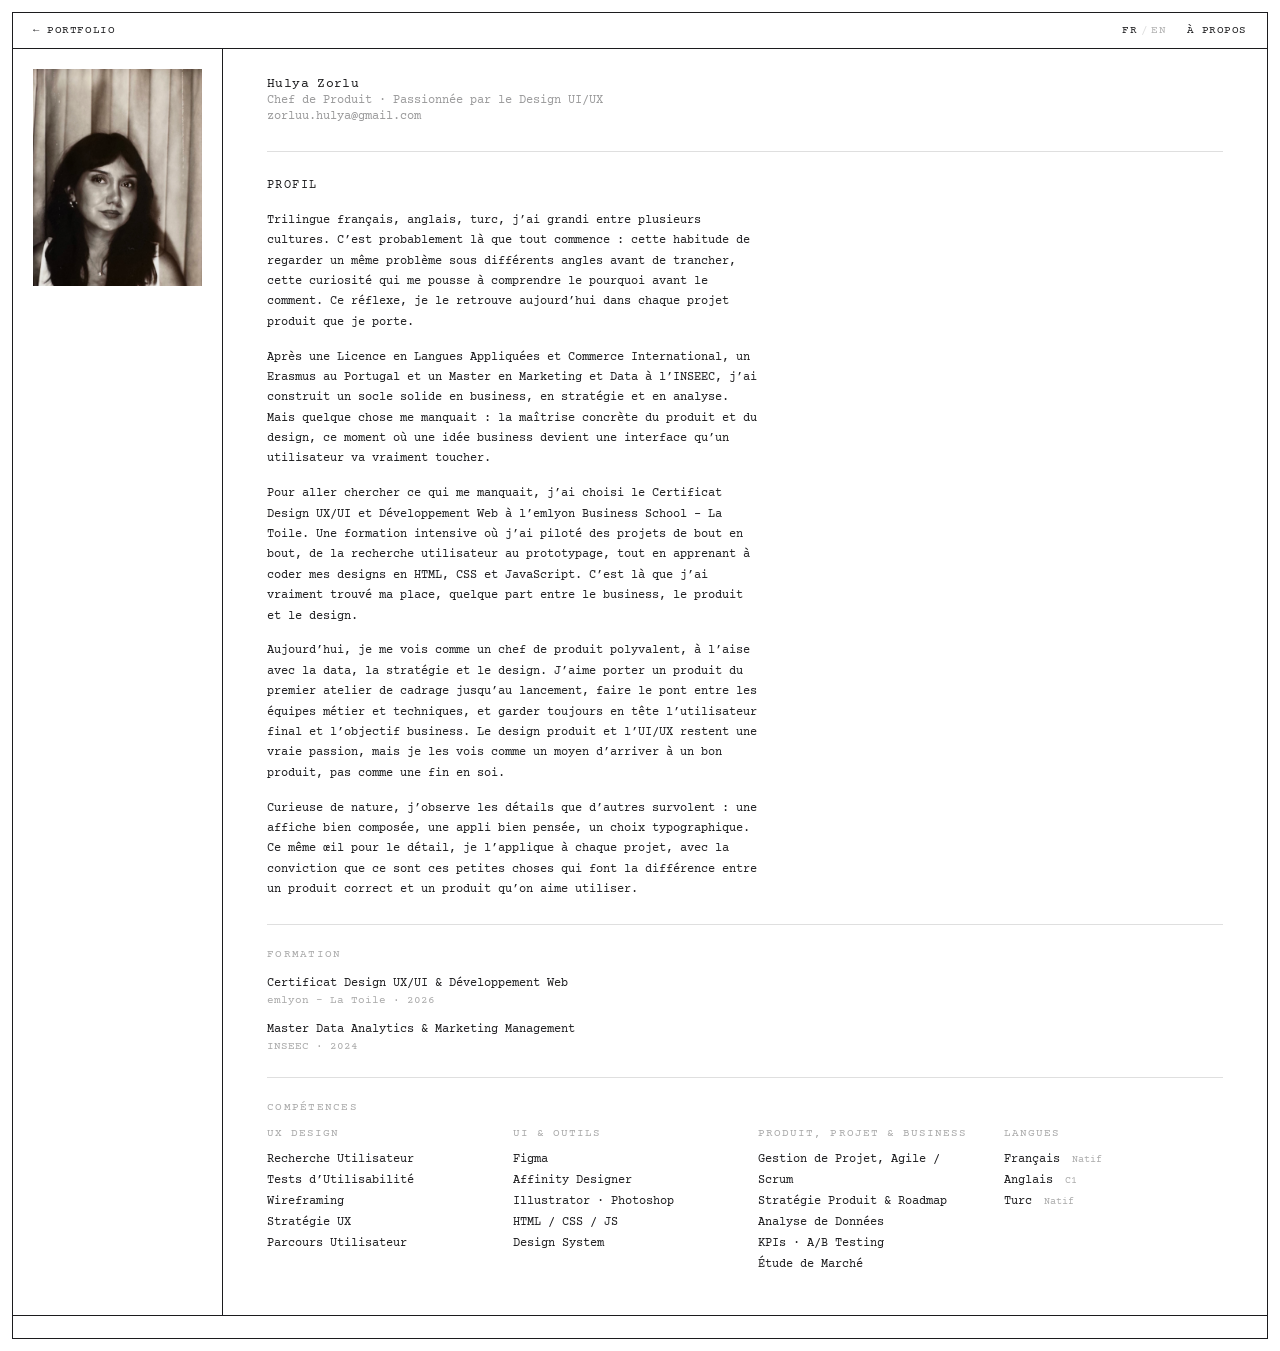
==== commit cb88e587: "Update about.html" ====
--- a/about.html
+++ b/about.html
@@ -124,4 +124,270 @@
     /* ── SECTIONS ── */
     .section {
       padding-top: 2.4rem;
-      margin-top:
+      margin-top: 2.4rem;
+      border-top: 1px solid rgba(28,28,30,0.14);
+    }
+    .section-title {
+      font-size: 1.05rem;
+      letter-spacing: 0.12em;
+      text-transform: uppercase;
+      color: rgba(28,28,30,0.38);
+      margin-bottom: 1.4rem;
+    }
+
+    /* BIO */
+    .bio p {
+      font-size: 1.2rem;
+      line-height: 1.7;
+      color: #1C1C1E;
+      max-width: 70ch;
+    }
+    .bio p + p { margin-top: 1.2em; }
+
+    /* FORMATION */
+    .edu-item + .edu-item { margin-top: 1.4rem; }
+    .edu-degree {
+      font-size: 1.2rem;
+      line-height: 1.5;
+    }
+    .edu-year {
+      font-size: 1.05rem;
+      color: rgba(28,28,30,0.38);
+      margin-top: 0.2rem;
+    }
+
+    /* COMPÉTENCES */
+    .skills-grid {
+      display: grid;
+      grid-template-columns: repeat(4, 1fr);
+      gap: 0 2.6rem;
+    }
+    .skill-group-title {
+      font-size: 1.05rem;
+      letter-spacing: 0.1em;
+      text-transform: uppercase;
+      color: rgba(28,28,30,0.38);
+      margin-bottom: 0.9rem;
+    }
+    .skill-list {
+      list-style: none;
+      font-size: 1.2rem;
+      line-height: 1.75;
+    }
+    .skill-lvl {
+      font-size: 1rem;
+      color: rgba(28,28,30,0.38);
+      margin-left: 0.5em;
+    }
+
+    /* ── BARRE DU BAS ── */
+    .bottom-bar {
+      grid-column: 1 / 3;
+      grid-row: 3;
+      border-top: 1px solid #1C1C1E;
+      display: flex;
+      justify-content: space-between;
+      align-items: center;
+      padding: 11px 20px;
+    }
+    .bottom-label {
+      font-size: 1.05rem;
+      letter-spacing: 0.05em;
+      text-transform: uppercase;
+      color: #1C1C1E;
+    }
+    .bottom-nav {
+      display: flex;
+      gap: 3.2rem;
+    }
+    .bottom-link {
+      font-size: 1.05rem;
+      letter-spacing: 0.05em;
+      text-transform: uppercase;
+      text-decoration: none;
+      color: #1C1C1E;
+      transition: opacity 0.15s;
+    }
+    .bottom-link:hover { opacity: 0.45; }
+
+    /* ── RESPONSIVE ── */
+    @media (max-width: 768px) {
+      .frame {
+        grid-template-columns: 1fr;
+        grid-template-rows: auto 1fr auto;
+        margin: 8px;
+      }
+      .col-left {
+        grid-column: 1; grid-row: 1;
+        border-right: none;
+        border-bottom: 1px solid #1C1C1E;
+        flex-direction: row;
+        align-items: flex-end;
+        gap: 2rem;
+        padding: 16px;
+      }
+      .photo { width: 88px; flex-shrink: 0; }
+      .col-right { grid-column: 1; grid-row: 2; padding: 24px; }
+      .bottom-bar { grid-column: 1; grid-row: 3; flex-wrap: wrap; gap: 1rem; }
+      .skills-grid { grid-template-columns: 1fr 1fr; row-gap: 2rem; }
+    }
+
+    @media (max-width: 480px) {
+      .skills-grid { grid-template-columns: 1fr; row-gap: 2rem; }
+      .bottom-nav { gap: 1.6rem; }
+    }
+
+    :focus-visible { outline: 2px solid #1C1C1E; outline-offset: 3px; }
+
+    /* ── LANGUAGE TOGGLE ── */
+    html.lang-en .t-fr { display: none !important; }
+    html.lang-fr .t-en { display: none !important; }
+    .lang-toggle {
+      display: flex;
+      align-items: center;
+      gap: 0.3rem;
+    }
+    .lang-btn {
+      font-family: 'Courier Prime', 'Courier New', monospace;
+      font-size: 1.05rem;
+      letter-spacing: 0.1em;
+      color: rgba(28,28,30,0.35);
+      background: none;
+      border: none;
+      cursor: pointer;
+      padding: 0;
+      transition: color 0.2s;
+      text-transform: uppercase;
+    }
+    .lang-btn:hover { color: #1C1C1E; }
+    .lang-btn.active { color: #1C1C1E; }
+    .lang-sep {
+      font-family: 'Courier Prime', 'Courier New', monospace;
+      font-size: 1.05rem;
+      color: rgba(28,28,30,0.15);
+    }
+  </style>
+</head>
+<body>
+
+  <div class="frame" role="main">
+
+    <!-- BARRE DU HAUT -->
+    <div class="top-bar">
+      <a href="index.html" class="top-link"><span class="t-fr">← Portfolio</span><span class="t-en">← Portfolio</span></a>
+      <nav class="top-nav" aria-label="Navigation principale" style="display:flex;align-items:center;gap:2rem;">
+        <div class="lang-toggle">
+          <button class="lang-btn" data-lang="fr">FR</button>
+          <span class="lang-sep">/</span>
+          <button class="lang-btn" data-lang="en">EN</button>
+        </div>
+        <a href="about.html" class="top-link active"><span class="t-fr">À Propos</span><span class="t-en">About</span></a>
+      </nav>
+    </div>
+
+    <!-- GAUCHE : photo -->
+    <div class="col-left">
+      <div class="photo">
+        <img src="assets/hulyaa.jpg" alt="Hulya Zorlu, Product Manager, UI/UX Design Enthusiast" />
+      </div>
+    </div>
+
+    <!-- DROITE : tout le contenu -->
+    <div class="col-right">
+
+      <div class="right-header">
+        <p class="right-name">Hulya Zorlu</p>
+        <p class="right-role"><span class="t-fr">Chef de Produit &middot; Passionn&eacute;e par le Design UI/UX</span><span class="t-en">Product Manager &middot; Passionate about UI/UX Design</span></p>
+        <p class="right-contact"><a href="mailto:zorluu.hulya@gmail.com">zorluu.hulya@gmail.com</a></p>
+      </div>
+
+      <div class="section bio">
+        <p class="section-title"><span class="t-fr">Profil</span><span class="t-en">Profile</span></p>
+        <p>
+          <span class="t-fr">Trilingue fran&ccedil;ais, anglais, turc, j&rsquo;ai grandi entre plusieurs cultures. C&rsquo;est probablement l&agrave; que tout commence&nbsp;: cette habitude de regarder un m&ecirc;me probl&egrave;me sous diff&eacute;rents angles avant de trancher, cette curiosit&eacute; qui me pousse &agrave; comprendre le pourquoi avant le comment. Ce r&eacute;flexe, je le retrouve aujourd&rsquo;hui dans chaque projet produit que je porte.</span>
+          <span class="t-en">Trilingual in French, English and Turkish, I grew up across multiple cultures. That is probably where it all started: the habit of looking at the same problem from several angles before deciding, the curiosity that pushes me to understand the why before the how. That reflex is one I bring to every product project I work on today.</span>
+        </p>
+        <p>
+          <span class="t-fr">Apr&egrave;s une Licence en Langues Appliqu&eacute;es et Commerce International, un Erasmus au Portugal et un Master en Marketing et Data &agrave; l&rsquo;INSEEC, j&rsquo;ai construit un socle solide en business, en strat&eacute;gie et en analyse. Mais quelque chose me manquait&nbsp;: la ma&icirc;trise concr&egrave;te du produit et du design, ce moment o&ugrave; une id&eacute;e business devient une interface qu&rsquo;un utilisateur va vraiment toucher.</span>
+          <span class="t-en">After a BA in Applied Languages and International Trade, an Erasmus year in Portugal and a Master&rsquo;s in Marketing and Data at INSEEC, I built a solid foundation in business, strategy and analysis. But something was missing: the hands-on mastery of product and design, that moment when a business idea becomes an interface a real user will actually touch.</span>
+        </p>
+        <p>
+          <span class="t-fr">Pour aller chercher ce qui me manquait, j&rsquo;ai choisi le Certificat Design UX/UI et D&eacute;veloppement Web &agrave; l&rsquo;emlyon Business School - La Toile. Une formation intensive o&ugrave; j&rsquo;ai pilot&eacute; des projets de bout en bout, de la recherche utilisateur au prototypage, tout en apprenant &agrave; coder mes designs en HTML, CSS et JavaScript. C&rsquo;est l&agrave; que j&rsquo;ai vraiment trouv&eacute; ma place, quelque part entre le business, le produit et le design.</span>
+          <span class="t-en">To go get what was missing, I chose the UX/UI Design and Web Development Certificate at emlyon Business School - La Toile. An intensive program where I led projects end to end, from user research to prototyping, while learning to code my designs in HTML, CSS and JavaScript. That is where I really found my place, somewhere between business, product and design.</span>
+        </p>
+        <p>
+          <span class="t-fr">Aujourd&rsquo;hui, je me vois comme un chef de produit polyvalent, &agrave; l&rsquo;aise avec la data, la strat&eacute;gie et le design. J&rsquo;aime porter un produit du premier atelier de cadrage jusqu&rsquo;au lancement, faire le pont entre les &eacute;quipes m&eacute;tier et techniques, et garder toujours en t&ecirc;te l&rsquo;utilisateur final et l&rsquo;objectif business. Le design produit et l&rsquo;UI/UX restent une vraie passion, mais je les vois comme un moyen d&rsquo;arriver &agrave; un bon produit, pas comme une fin en soi.</span>
+          <span class="t-en">Today I see myself as a versatile product manager, comfortable with data, strategy and design. I love owning a product from the first framing workshop to launch, bridging business and technical teams, and keeping the end user and the business goal in focus at every step. Product design and UI/UX remain a real passion, but I see them as a way to get to a good product, not as a goal in itself.</span>
+        </p>
+        <p>
+          <span class="t-fr">Curieuse de nature, j&rsquo;observe les d&eacute;tails que d&rsquo;autres survolent&nbsp;: une affiche bien compos&eacute;e, une appli bien pens&eacute;e, un choix typographique. Ce m&ecirc;me &oelig;il pour le d&eacute;tail, je l&rsquo;applique &agrave; chaque projet, avec la conviction que ce sont ces petites choses qui font la diff&eacute;rence entre un produit correct et un produit qu&rsquo;on aime utiliser.</span>
+          <span class="t-en">Curious by nature, I notice the details others skim past: a well-composed poster, a thoughtful app, a typographic choice. That same eye for detail is one I bring to every project, with the belief that these small things make the difference between a product that works and a product people love using.</span>
+        </p>
+      </div>
+
+      <div class="section">
+        <p class="section-title"><span class="t-fr">Formation</span><span class="t-en">Education</span></p>
+        <div class="edu-item">
+          <p class="edu-degree">Certificat Design UX/UI &amp; D&eacute;veloppement Web</p>
+          <p class="edu-year">emlyon - La Toile &middot; 2026</p>
+        </div>
+        <div class="edu-item">
+          <p class="edu-degree">Master Data Analytics &amp;&nbsp;Marketing Management</p>
+          <p class="edu-year">INSEEC &middot; 2024</p>
+        </div>
+      </div>
+
+      <div class="section">
+        <p class="section-title"><span class="t-fr">Comp&eacute;tences</span><span class="t-en">Skills</span></p>
+        <div class="skills-grid">
+          <div>
+            <p class="skill-group-title">UX Design</p>
+            <ul class="skill-list">
+              <li><span class="t-fr">Recherche Utilisateur</span><span class="t-en">User Research</span></li>
+              <li><span class="t-fr">Tests d&rsquo;Utilisabilit&eacute;</span><span class="t-en">Usability Testing</span></li>
+              <li>Wireframing</li>
+              <li><span class="t-fr">Strat&eacute;gie UX</span><span class="t-en">UX Strategy</span></li>
+              <li><span class="t-fr">Parcours Utilisateur</span><span class="t-en">User Journey Mapping</span></li>
+            </ul>
+          </div>
+          <div>
+            <p class="skill-group-title"><span class="t-fr">UI &amp; Outils</span><span class="t-en">UI &amp; Tools</span></p>
+            <ul class="skill-list">
+              <li>Figma</li>
+              <li>Affinity Designer</li>
+              <li>Illustrator &middot; Photoshop</li>
+              <li>HTML / CSS / JS</li>
+              <li>Design System</li>
+            </ul>
+          </div>
+          <div>
+            <p class="skill-group-title"><span class="t-fr">Produit, Projet &amp; Business</span><span class="t-en">Product, Project &amp; Business</span></p>
+            <ul class="skill-list">
+              <li><span class="t-fr">Gestion de Projet, Agile / Scrum</span><span class="t-en">Project Management, Agile / Scrum</span></li>
+              <li><span class="t-fr">Strat&eacute;gie Produit &amp; Roadmap</span><span class="t-en">Product Strategy &amp; Roadmap</span></li>
+              <li><span class="t-fr">Analyse de Donn&eacute;es</span><span class="t-en">Data Analysis</span></li>
+              <li>KPIs &middot; A/B Testing</li>
+              <li><span class="t-fr">&Eacute;tude de March&eacute;</span><span class="t-en">Market Research</span></li>
+            </ul>
+          </div>
+          <div>
+            <p class="skill-group-title"><span class="t-fr">Langues</span><span class="t-en">Languages</span></p>
+            <ul class="skill-list">
+              <li><span class="t-fr">Français</span><span class="t-en">French</span> <span class="skill-lvl"><span class="t-fr">Natif</span><span class="t-en">Native</span></span></li>
+              <li><span class="t-fr">Anglais</span><span class="t-en">English</span> <span class="skill-lvl">C1</span></li>
+              <li><span class="t-fr">Turc</span><span class="t-en">Turkish</span> <span class="skill-lvl"><span class="t-fr">Natif</span><span class="t-en">Native</span></span></li>
+            </ul>
+          </div>
+        </div>
+      </div>
+
+    </div>
+
+    <!-- BARRE DU BAS -->
+    <div class="bottom-bar"></div>
+
+  </div>
+
+  <script src="main.js"></script>
+</body>
+</html>
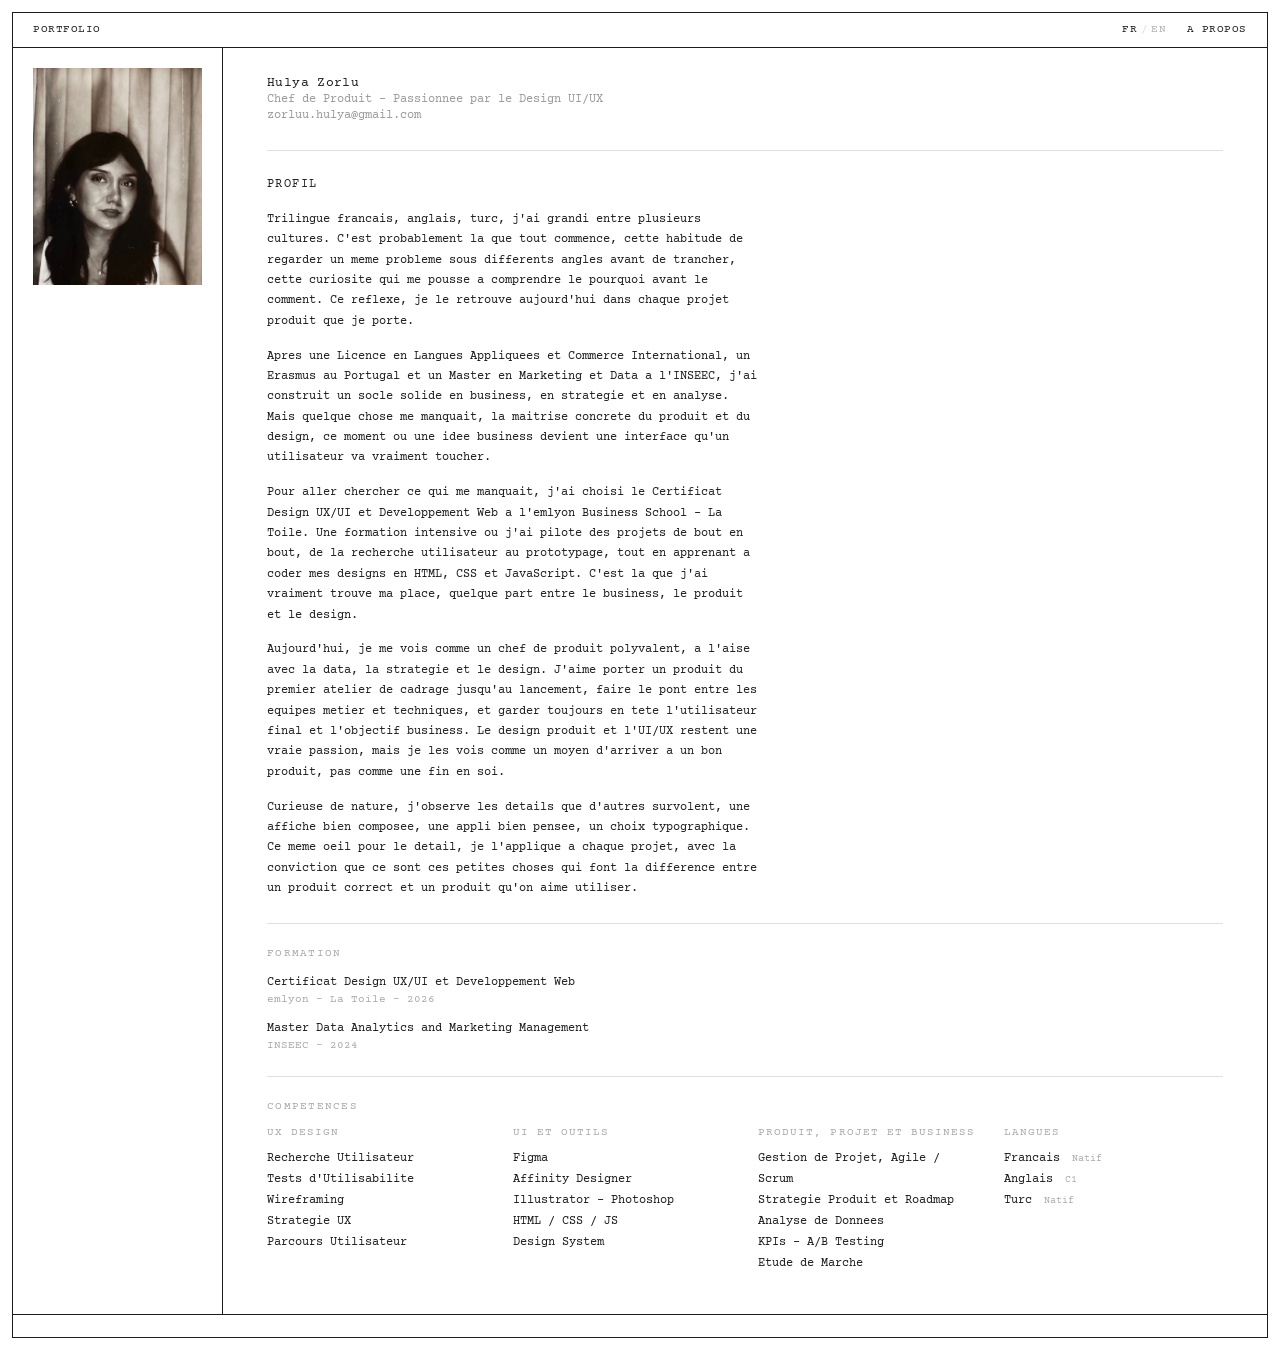
==== commit 37ccbe8d: "Update about.html" ====
--- a/about.html
+++ b/about.html
@@ -6,7 +6,7 @@
     (function(){var l=localStorage.getItem('lang')||'fr';document.documentElement.className='lang-'+l;})();
   </script>
   <meta name="viewport" content="width=device-width, initial-scale=1.0" />
-  <title>About - Hulya Zorlu, Product Manager · UI/UX Design Enthusiast</title>
+  <title>About - Hulya Zorlu, Product Manager and UI/UX Design Enthusiast</title>
   <link rel="preconnect" href="https://fonts.googleapis.com" />
   <link rel="preconnect" href="https://fonts.gstatic.com" crossorigin />
   <link href="https://fonts.googleapis.com/css2?family=Courier+Prime:ital@0;1&display=swap" rel="stylesheet" />
@@ -28,7 +28,6 @@
       min-height: 100vh;
     }
 
-    /* ── CADRE EXTÉRIEUR ── */
     .frame {
       margin: 12px;
       min-height: calc(100vh - 24px);
@@ -38,7 +37,6 @@
       grid-template-rows: auto 1fr auto;
     }
 
-    /* ── BARRE DU HAUT ── */
     .top-bar {
       grid-column: 1 / 3;
       grid-row: 1;
@@ -69,7 +67,6 @@
     .top-link:hover { opacity: 0.45; }
     .top-link.active { color: #1C1C1E; }
 
-    /* ── COLONNE GAUCHE ── */
     .col-left {
       grid-column: 1;
       grid-row: 2;
@@ -93,7 +90,6 @@
       flex-shrink: 0;
     }
 
-    /* ── COLONNE DROITE ── */
     .col-right {
       grid-column: 2;
       grid-row: 2;
@@ -121,7 +117,6 @@
     }
     .right-contact a:hover { text-decoration: underline; }
 
-    /* ── SECTIONS ── */
     .section {
       padding-top: 2.4rem;
       margin-top: 2.4rem;
@@ -135,7 +130,6 @@
       margin-bottom: 1.4rem;
     }
 
-    /* BIO */
     .bio p {
       font-size: 1.2rem;
       line-height: 1.7;
@@ -144,7 +138,6 @@
     }
     .bio p + p { margin-top: 1.2em; }
 
-    /* FORMATION */
     .edu-item + .edu-item { margin-top: 1.4rem; }
     .edu-degree {
       font-size: 1.2rem;
@@ -156,7 +149,6 @@
       margin-top: 0.2rem;
     }
 
-    /* COMPÉTENCES */
     .skills-grid {
       display: grid;
       grid-template-columns: repeat(4, 1fr);
@@ -180,7 +172,6 @@
       margin-left: 0.5em;
     }
 
-    /* ── BARRE DU BAS ── */
     .bottom-bar {
       grid-column: 1 / 3;
       grid-row: 3;
@@ -210,7 +201,6 @@
     }
     .bottom-link:hover { opacity: 0.45; }
 
-    /* ── RESPONSIVE ── */
     @media (max-width: 768px) {
       .frame {
         grid-template-columns: 1fr;
@@ -239,7 +229,6 @@
 
     :focus-visible { outline: 2px solid #1C1C1E; outline-offset: 3px; }
 
-    /* ── LANGUAGE TOGGLE ── */
     html.lang-en .t-fr { display: none !important; }
     html.lang-fr .t-en { display: none !important; }
     .lang-toggle {
@@ -272,108 +261,105 @@
 
   <div class="frame" role="main">
 
-    <!-- BARRE DU HAUT -->
     <div class="top-bar">
-      <a href="index.html" class="top-link"><span class="t-fr">← Portfolio</span><span class="t-en">← Portfolio</span></a>
+      <a href="index.html" class="top-link"><span class="t-fr">Portfolio</span><span class="t-en">Portfolio</span></a>
       <nav class="top-nav" aria-label="Navigation principale" style="display:flex;align-items:center;gap:2rem;">
         <div class="lang-toggle">
           <button class="lang-btn" data-lang="fr">FR</button>
           <span class="lang-sep">/</span>
           <button class="lang-btn" data-lang="en">EN</button>
         </div>
-        <a href="about.html" class="top-link active"><span class="t-fr">À Propos</span><span class="t-en">About</span></a>
+        <a href="about.html" class="top-link active"><span class="t-fr">A Propos</span><span class="t-en">About</span></a>
       </nav>
     </div>
 
-    <!-- GAUCHE : photo -->
     <div class="col-left">
       <div class="photo">
         <img src="assets/hulyaa.jpg" alt="Hulya Zorlu, Product Manager, UI/UX Design Enthusiast" />
       </div>
     </div>
 
-    <!-- DROITE : tout le contenu -->
     <div class="col-right">
 
       <div class="right-header">
         <p class="right-name">Hulya Zorlu</p>
-        <p class="right-role"><span class="t-fr">Chef de Produit &middot; Passionn&eacute;e par le Design UI/UX</span><span class="t-en">Product Manager &middot; Passionate about UI/UX Design</span></p>
+        <p class="right-role"><span class="t-fr">Chef de Produit - Passionnee par le Design UI/UX</span><span class="t-en">Product Manager - Passionate about UI/UX Design</span></p>
         <p class="right-contact"><a href="mailto:zorluu.hulya@gmail.com">zorluu.hulya@gmail.com</a></p>
       </div>
 
       <div class="section bio">
         <p class="section-title"><span class="t-fr">Profil</span><span class="t-en">Profile</span></p>
         <p>
-          <span class="t-fr">Trilingue fran&ccedil;ais, anglais, turc, j&rsquo;ai grandi entre plusieurs cultures. C&rsquo;est probablement l&agrave; que tout commence&nbsp;: cette habitude de regarder un m&ecirc;me probl&egrave;me sous diff&eacute;rents angles avant de trancher, cette curiosit&eacute; qui me pousse &agrave; comprendre le pourquoi avant le comment. Ce r&eacute;flexe, je le retrouve aujourd&rsquo;hui dans chaque projet produit que je porte.</span>
-          <span class="t-en">Trilingual in French, English and Turkish, I grew up across multiple cultures. That is probably where it all started: the habit of looking at the same problem from several angles before deciding, the curiosity that pushes me to understand the why before the how. That reflex is one I bring to every product project I work on today.</span>
-        </p>
-        <p>
-          <span class="t-fr">Apr&egrave;s une Licence en Langues Appliqu&eacute;es et Commerce International, un Erasmus au Portugal et un Master en Marketing et Data &agrave; l&rsquo;INSEEC, j&rsquo;ai construit un socle solide en business, en strat&eacute;gie et en analyse. Mais quelque chose me manquait&nbsp;: la ma&icirc;trise concr&egrave;te du produit et du design, ce moment o&ugrave; une id&eacute;e business devient une interface qu&rsquo;un utilisateur va vraiment toucher.</span>
-          <span class="t-en">After a BA in Applied Languages and International Trade, an Erasmus year in Portugal and a Master&rsquo;s in Marketing and Data at INSEEC, I built a solid foundation in business, strategy and analysis. But something was missing: the hands-on mastery of product and design, that moment when a business idea becomes an interface a real user will actually touch.</span>
-        </p>
-        <p>
-          <span class="t-fr">Pour aller chercher ce qui me manquait, j&rsquo;ai choisi le Certificat Design UX/UI et D&eacute;veloppement Web &agrave; l&rsquo;emlyon Business School - La Toile. Une formation intensive o&ugrave; j&rsquo;ai pilot&eacute; des projets de bout en bout, de la recherche utilisateur au prototypage, tout en apprenant &agrave; coder mes designs en HTML, CSS et JavaScript. C&rsquo;est l&agrave; que j&rsquo;ai vraiment trouv&eacute; ma place, quelque part entre le business, le produit et le design.</span>
+          <span class="t-fr">Trilingue francais, anglais, turc, j'ai grandi entre plusieurs cultures. C'est probablement la que tout commence, cette habitude de regarder un meme probleme sous differents angles avant de trancher, cette curiosite qui me pousse a comprendre le pourquoi avant le comment. Ce reflexe, je le retrouve aujourd'hui dans chaque projet produit que je porte.</span>
+          <span class="t-en">Trilingual in French, English and Turkish, I grew up across multiple cultures. That is probably where it all started, the habit of looking at the same problem from several angles before deciding, the curiosity that pushes me to understand the why before the how. That reflex is one I bring to every product project I work on today.</span>
+        </p>
+        <p>
+          <span class="t-fr">Apres une Licence en Langues Appliquees et Commerce International, un Erasmus au Portugal et un Master en Marketing et Data a l'INSEEC, j'ai construit un socle solide en business, en strategie et en analyse. Mais quelque chose me manquait, la maitrise concrete du produit et du design, ce moment ou une idee business devient une interface qu'un utilisateur va vraiment toucher.</span>
+          <span class="t-en">After a BA in Applied Languages and International Trade, an Erasmus year in Portugal and a Master's in Marketing and Data at INSEEC, I built a solid foundation in business, strategy and analysis. But something was missing, the hands-on mastery of product and design, that moment when a business idea becomes an interface a real user will actually touch.</span>
+        </p>
+        <p>
+          <span class="t-fr">Pour aller chercher ce qui me manquait, j'ai choisi le Certificat Design UX/UI et Developpement Web a l'emlyon Business School - La Toile. Une formation intensive ou j'ai pilote des projets de bout en bout, de la recherche utilisateur au prototypage, tout en apprenant a coder mes designs en HTML, CSS et JavaScript. C'est la que j'ai vraiment trouve ma place, quelque part entre le business, le produit et le design.</span>
           <span class="t-en">To go get what was missing, I chose the UX/UI Design and Web Development Certificate at emlyon Business School - La Toile. An intensive program where I led projects end to end, from user research to prototyping, while learning to code my designs in HTML, CSS and JavaScript. That is where I really found my place, somewhere between business, product and design.</span>
         </p>
         <p>
-          <span class="t-fr">Aujourd&rsquo;hui, je me vois comme un chef de produit polyvalent, &agrave; l&rsquo;aise avec la data, la strat&eacute;gie et le design. J&rsquo;aime porter un produit du premier atelier de cadrage jusqu&rsquo;au lancement, faire le pont entre les &eacute;quipes m&eacute;tier et techniques, et garder toujours en t&ecirc;te l&rsquo;utilisateur final et l&rsquo;objectif business. Le design produit et l&rsquo;UI/UX restent une vraie passion, mais je les vois comme un moyen d&rsquo;arriver &agrave; un bon produit, pas comme une fin en soi.</span>
+          <span class="t-fr">Aujourd'hui, je me vois comme un chef de produit polyvalent, a l'aise avec la data, la strategie et le design. J'aime porter un produit du premier atelier de cadrage jusqu'au lancement, faire le pont entre les equipes metier et techniques, et garder toujours en tete l'utilisateur final et l'objectif business. Le design produit et l'UI/UX restent une vraie passion, mais je les vois comme un moyen d'arriver a un bon produit, pas comme une fin en soi.</span>
           <span class="t-en">Today I see myself as a versatile product manager, comfortable with data, strategy and design. I love owning a product from the first framing workshop to launch, bridging business and technical teams, and keeping the end user and the business goal in focus at every step. Product design and UI/UX remain a real passion, but I see them as a way to get to a good product, not as a goal in itself.</span>
         </p>
         <p>
-          <span class="t-fr">Curieuse de nature, j&rsquo;observe les d&eacute;tails que d&rsquo;autres survolent&nbsp;: une affiche bien compos&eacute;e, une appli bien pens&eacute;e, un choix typographique. Ce m&ecirc;me &oelig;il pour le d&eacute;tail, je l&rsquo;applique &agrave; chaque projet, avec la conviction que ce sont ces petites choses qui font la diff&eacute;rence entre un produit correct et un produit qu&rsquo;on aime utiliser.</span>
-          <span class="t-en">Curious by nature, I notice the details others skim past: a well-composed poster, a thoughtful app, a typographic choice. That same eye for detail is one I bring to every project, with the belief that these small things make the difference between a product that works and a product people love using.</span>
+          <span class="t-fr">Curieuse de nature, j'observe les details que d'autres survolent, une affiche bien composee, une appli bien pensee, un choix typographique. Ce meme oeil pour le detail, je l'applique a chaque projet, avec la conviction que ce sont ces petites choses qui font la difference entre un produit correct et un produit qu'on aime utiliser.</span>
+          <span class="t-en">Curious by nature, I notice the details others skim past, a well-composed poster, a thoughtful app, a typographic choice. That same eye for detail is one I bring to every project, with the belief that these small things make the difference between a product that works and a product people love using.</span>
         </p>
       </div>
 
       <div class="section">
         <p class="section-title"><span class="t-fr">Formation</span><span class="t-en">Education</span></p>
         <div class="edu-item">
-          <p class="edu-degree">Certificat Design UX/UI &amp; D&eacute;veloppement Web</p>
-          <p class="edu-year">emlyon - La Toile &middot; 2026</p>
+          <p class="edu-degree">Certificat Design UX/UI et Developpement Web</p>
+          <p class="edu-year">emlyon - La Toile - 2026</p>
         </div>
         <div class="edu-item">
-          <p class="edu-degree">Master Data Analytics &amp;&nbsp;Marketing Management</p>
-          <p class="edu-year">INSEEC &middot; 2024</p>
+          <p class="edu-degree">Master Data Analytics and Marketing Management</p>
+          <p class="edu-year">INSEEC - 2024</p>
         </div>
       </div>
 
       <div class="section">
-        <p class="section-title"><span class="t-fr">Comp&eacute;tences</span><span class="t-en">Skills</span></p>
+        <p class="section-title"><span class="t-fr">Competences</span><span class="t-en">Skills</span></p>
         <div class="skills-grid">
           <div>
             <p class="skill-group-title">UX Design</p>
             <ul class="skill-list">
               <li><span class="t-fr">Recherche Utilisateur</span><span class="t-en">User Research</span></li>
-              <li><span class="t-fr">Tests d&rsquo;Utilisabilit&eacute;</span><span class="t-en">Usability Testing</span></li>
+              <li><span class="t-fr">Tests d'Utilisabilite</span><span class="t-en">Usability Testing</span></li>
               <li>Wireframing</li>
-              <li><span class="t-fr">Strat&eacute;gie UX</span><span class="t-en">UX Strategy</span></li>
+              <li><span class="t-fr">Strategie UX</span><span class="t-en">UX Strategy</span></li>
               <li><span class="t-fr">Parcours Utilisateur</span><span class="t-en">User Journey Mapping</span></li>
             </ul>
           </div>
           <div>
-            <p class="skill-group-title"><span class="t-fr">UI &amp; Outils</span><span class="t-en">UI &amp; Tools</span></p>
+            <p class="skill-group-title"><span class="t-fr">UI et Outils</span><span class="t-en">UI and Tools</span></p>
             <ul class="skill-list">
               <li>Figma</li>
               <li>Affinity Designer</li>
-              <li>Illustrator &middot; Photoshop</li>
+              <li>Illustrator - Photoshop</li>
               <li>HTML / CSS / JS</li>
               <li>Design System</li>
             </ul>
           </div>
           <div>
-            <p class="skill-group-title"><span class="t-fr">Produit, Projet &amp; Business</span><span class="t-en">Product, Project &amp; Business</span></p>
+            <p class="skill-group-title"><span class="t-fr">Produit, Projet et Business</span><span class="t-en">Product, Project and Business</span></p>
             <ul class="skill-list">
               <li><span class="t-fr">Gestion de Projet, Agile / Scrum</span><span class="t-en">Project Management, Agile / Scrum</span></li>
-              <li><span class="t-fr">Strat&eacute;gie Produit &amp; Roadmap</span><span class="t-en">Product Strategy &amp; Roadmap</span></li>
-              <li><span class="t-fr">Analyse de Donn&eacute;es</span><span class="t-en">Data Analysis</span></li>
-              <li>KPIs &middot; A/B Testing</li>
-              <li><span class="t-fr">&Eacute;tude de March&eacute;</span><span class="t-en">Market Research</span></li>
+              <li><span class="t-fr">Strategie Produit et Roadmap</span><span class="t-en">Product Strategy and Roadmap</span></li>
+              <li><span class="t-fr">Analyse de Donnees</span><span class="t-en">Data Analysis</span></li>
+              <li>KPIs - A/B Testing</li>
+              <li><span class="t-fr">Etude de Marche</span><span class="t-en">Market Research</span></li>
             </ul>
           </div>
           <div>
             <p class="skill-group-title"><span class="t-fr">Langues</span><span class="t-en">Languages</span></p>
             <ul class="skill-list">
-              <li><span class="t-fr">Français</span><span class="t-en">French</span> <span class="skill-lvl"><span class="t-fr">Natif</span><span class="t-en">Native</span></span></li>
+              <li><span class="t-fr">Francais</span><span class="t-en">French</span> <span class="skill-lvl"><span class="t-fr">Natif</span><span class="t-en">Native</span></span></li>
               <li><span class="t-fr">Anglais</span><span class="t-en">English</span> <span class="skill-lvl">C1</span></li>
               <li><span class="t-fr">Turc</span><span class="t-en">Turkish</span> <span class="skill-lvl"><span class="t-fr">Natif</span><span class="t-en">Native</span></span></li>
             </ul>
@@ -383,7 +369,6 @@
 
     </div>
 
-    <!-- BARRE DU BAS -->
     <div class="bottom-bar"></div>
 
   </div>
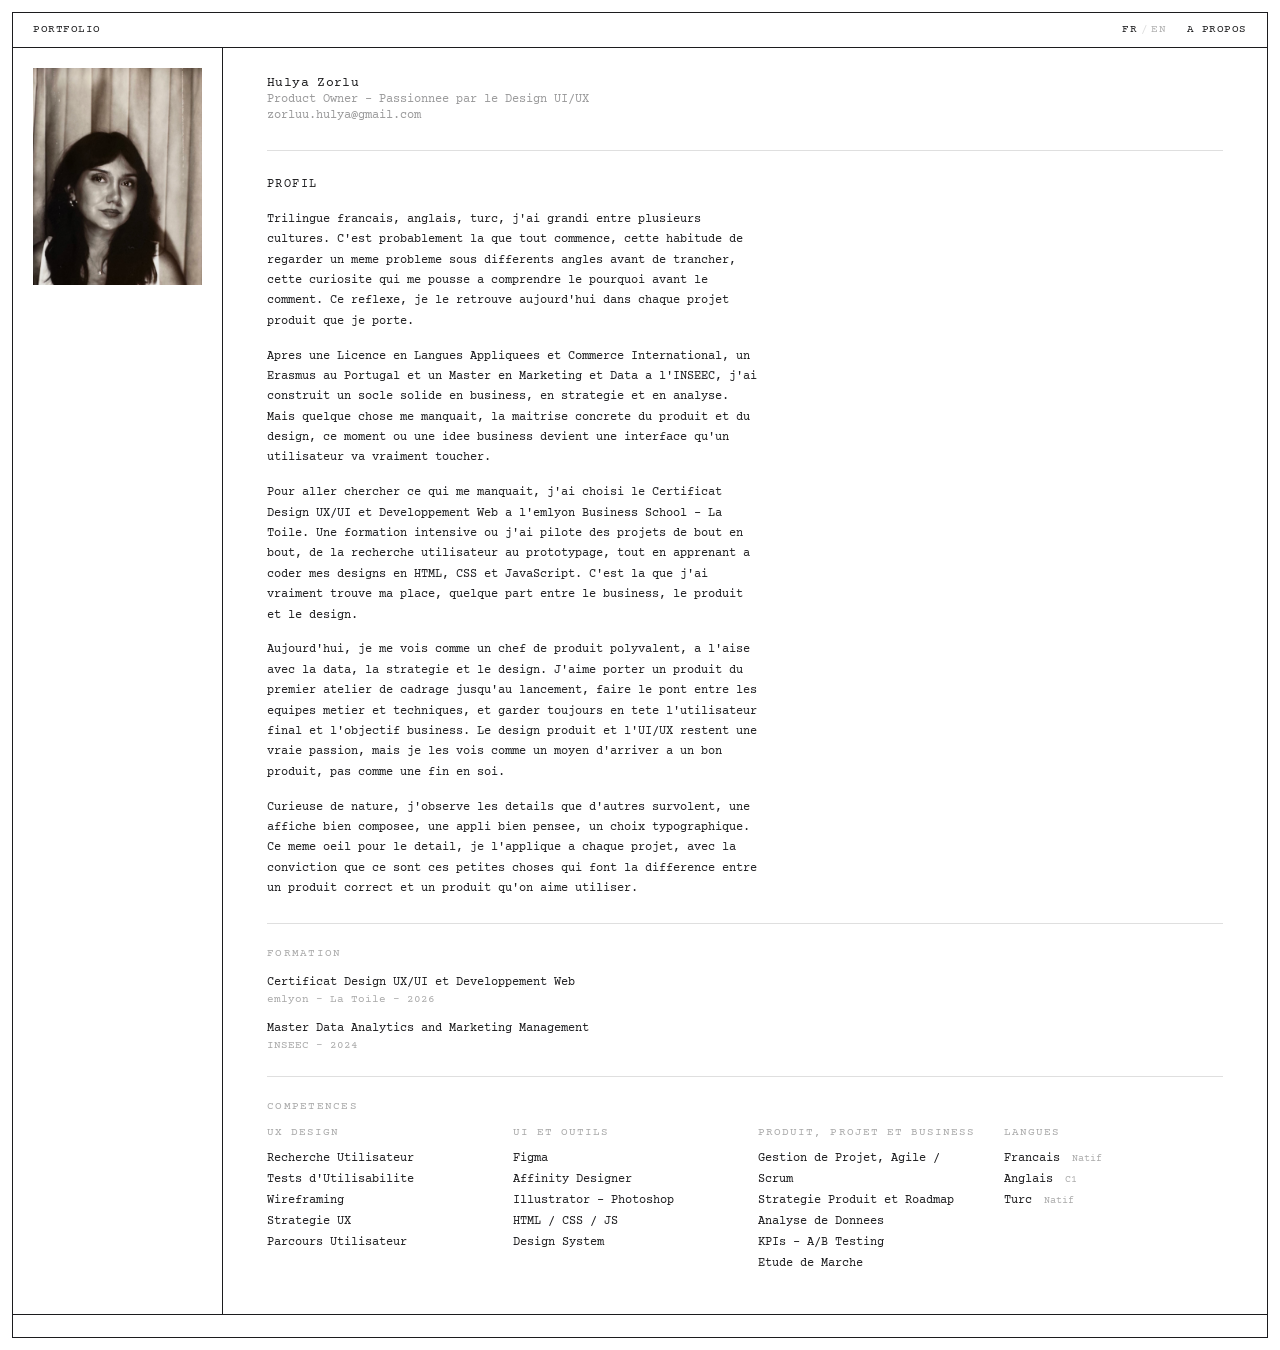
==== commit 4d982dae: "Update about.html" ====
--- a/about.html
+++ b/about.html
@@ -6,7 +6,7 @@
     (function(){var l=localStorage.getItem('lang')||'fr';document.documentElement.className='lang-'+l;})();
   </script>
   <meta name="viewport" content="width=device-width, initial-scale=1.0" />
-  <title>About - Hulya Zorlu, Product Manager and UI/UX Design Enthusiast</title>
+  <title>About - Hulya Zorlu, Product Owner and UI/UX Design Enthusiast</title>
   <link rel="preconnect" href="https://fonts.googleapis.com" />
   <link rel="preconnect" href="https://fonts.gstatic.com" crossorigin />
   <link href="https://fonts.googleapis.com/css2?family=Courier+Prime:ital@0;1&display=swap" rel="stylesheet" />
@@ -275,7 +275,7 @@
 
     <div class="col-left">
       <div class="photo">
-        <img src="assets/hulyaa.jpg" alt="Hulya Zorlu, Product Manager, UI/UX Design Enthusiast" />
+        <img src="assets/hulyaa.jpg" alt="Hulya Zorlu, Product Owner, UI/UX Design Enthusiast" />
       </div>
     </div>
 
@@ -283,7 +283,7 @@
 
       <div class="right-header">
         <p class="right-name">Hulya Zorlu</p>
-        <p class="right-role"><span class="t-fr">Chef de Produit - Passionnee par le Design UI/UX</span><span class="t-en">Product Manager - Passionate about UI/UX Design</span></p>
+        <p class="right-role"><span class="t-fr">Product Owner - Passionnee par le Design UI/UX</span><span class="t-en">Product Owner - Passionate about UI/UX Design</span></p>
         <p class="right-contact"><a href="mailto:zorluu.hulya@gmail.com">zorluu.hulya@gmail.com</a></p>
       </div>
 
